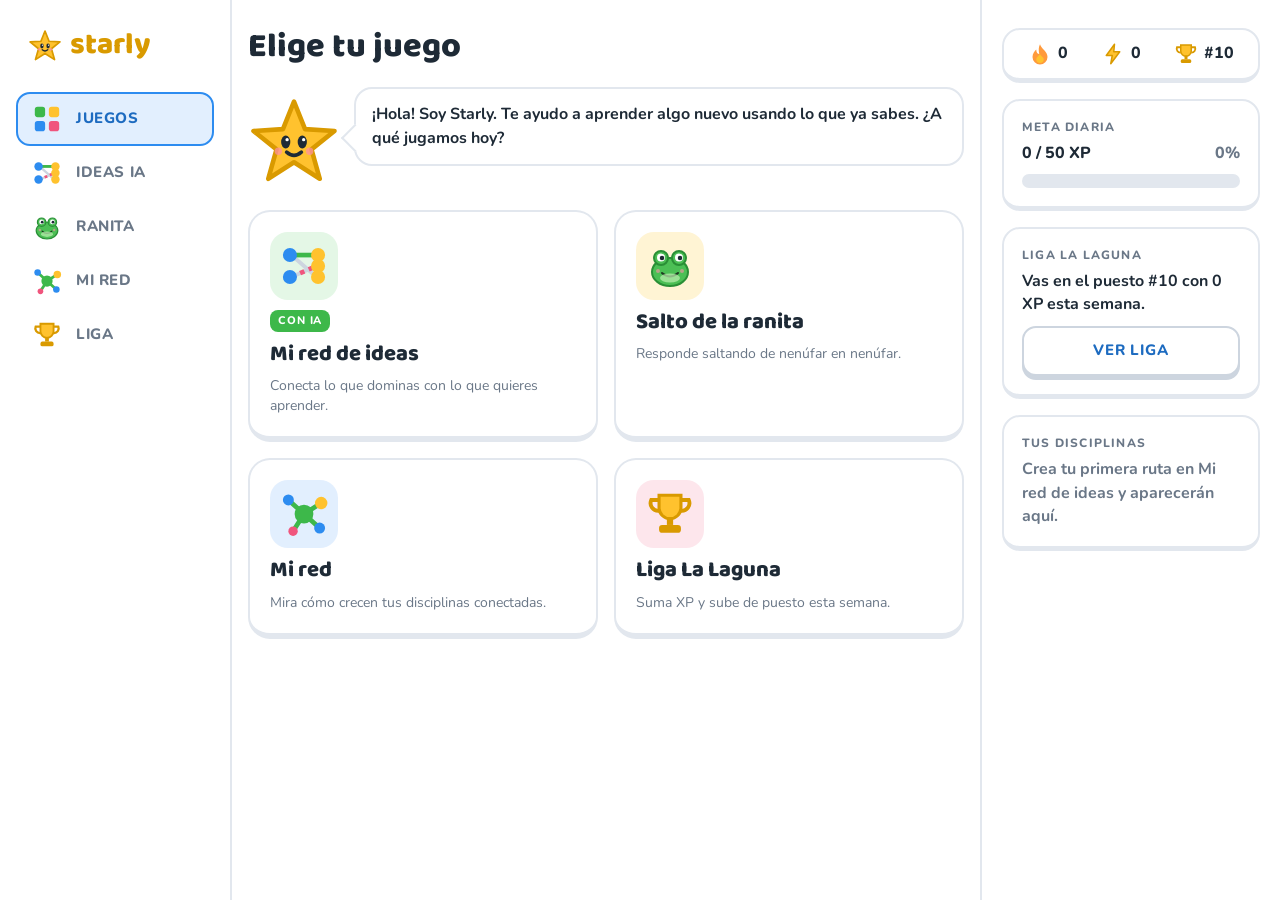
==== public/index.html @ 874b5f0b "Starly: primera versión" ====
<!doctype html>
<html lang="es">
<head>
  <meta charset="utf-8">
  <meta name="viewport" content="width=device-width, initial-scale=1, viewport-fit=cover">
  <title>Starly</title>
  <meta name="description" content="Aprende una disciplina nueva a partir de otra que ya dominas.">
  <link rel="icon" href="data:image/svg+xml,%3Csvg xmlns='http://www.w3.org/2000/svg' viewBox='0 0 100 100'%3E%3Cpath d='M50 6 L62 36 L94 38 L69 58 L78 90 L50 72 L22 90 L31 58 L6 38 L38 36 Z' fill='%23ffc22e' stroke='%23d99a00' stroke-width='5' stroke-linejoin='round'/%3E%3C/svg%3E">
  <link rel="preconnect" href="https://fonts.googleapis.com">
  <link rel="preconnect" href="https://fonts.gstatic.com" crossorigin>
  <link rel="stylesheet" href="https://fonts.googleapis.com/css2?family=Baloo+2:wght@600;700;800&family=Nunito:wght@500;700;800&display=swap">
  <link rel="stylesheet" href="css/styles.css">
</head>
<body>
<div class="app">
  <nav class="side" aria-label="Secciones">
    <div class="brand"><svg viewBox="0 0 100 100" aria-hidden="true"><use href="#star"></use></svg><span>starly</span></div>
    <div id="sideNav"></div>
  </nav>
  <main class="main"><div class="main-inner" id="view"></div></main>
  <aside class="panel" id="panel" aria-label="Tu progreso"></aside>
</div>
<nav class="tabbar" id="tabbar" aria-label="Secciones"></nav>
<div class="toast" id="toast" hidden></div>

<svg width="0" height="0" style="position:absolute" aria-hidden="true">
  <defs>
    <symbol id="star" viewBox="0 0 100 100">
      <path d="M50 6 L62 36 L94 38 L69 58 L78 90 L50 72 L22 90 L31 58 L6 38 L38 36 Z" fill="var(--yellow)" stroke="var(--yellow-d)" stroke-width="5" stroke-linejoin="round"/>
      <ellipse cx="41" cy="50" rx="5" ry="7" fill="#1e2a36"/><ellipse cx="59" cy="50" rx="5" ry="7" fill="#1e2a36"/>
      <circle cx="42.5" cy="47.5" r="1.8" fill="#fff"/><circle cx="60.5" cy="47.5" r="1.8" fill="#fff"/>
      <path d="M42 61 Q50 68 58 61" fill="none" stroke="#1e2a36" stroke-width="4" stroke-linecap="round"/>
      <circle cx="33" cy="60" r="4" fill="#ff8fa8" opacity=".7"/><circle cx="67" cy="60" r="4" fill="#ff8fa8" opacity=".7"/>
    </symbol>
    <symbol id="frog" viewBox="0 0 100 100">
      <ellipse cx="50" cy="62" rx="36" ry="28" fill="#4cbf55" stroke="#2a8f36" stroke-width="4"/>
      <circle cx="32" cy="34" r="14" fill="#4cbf55" stroke="#2a8f36" stroke-width="4"/><circle cx="68" cy="34" r="14" fill="#4cbf55" stroke="#2a8f36" stroke-width="4"/>
      <circle cx="32" cy="33" r="8" fill="#fff"/><circle cx="68" cy="33" r="8" fill="#fff"/>
      <circle cx="34" cy="34" r="4.5" fill="#1e2a36"/><circle cx="70" cy="34" r="4.5" fill="#1e2a36"/>
      <path d="M34 64 Q50 78 66 64" fill="none" stroke="#1e3a22" stroke-width="4" stroke-linecap="round"/>
      <ellipse cx="50" cy="74" rx="20" ry="9" fill="#bdf0b0" opacity=".7"/>
      <circle cx="26" cy="60" r="4" fill="#ff8fa8" opacity=".6"/><circle cx="74" cy="60" r="4" fill="#ff8fa8" opacity=".6"/>
    </symbol>
    <symbol id="i-games" viewBox="0 0 32 32"><rect x="3" y="3" width="11" height="11" rx="3" fill="var(--green)"/><rect x="18" y="3" width="11" height="11" rx="3" fill="var(--yellow)"/><rect x="3" y="18" width="11" height="11" rx="3" fill="var(--blue)"/><rect x="18" y="18" width="11" height="11" rx="3" fill="var(--pink)"/></symbol>
    <symbol id="i-ideas" viewBox="0 0 32 32"><path d="M8 9 L24 9 M8 9 L24 23 M8 23 L24 16" stroke="var(--line-strong)" stroke-width="2.5"/><path d="M8 9 L24 9" stroke="var(--green)" stroke-width="3"/><path d="M8 23 L24 16" stroke="var(--pink)" stroke-width="3" stroke-dasharray="3 3"/><circle cx="7" cy="9" r="4.5" fill="var(--blue)"/><circle cx="7" cy="23" r="4.5" fill="var(--blue)"/><circle cx="25" cy="9" r="4.5" fill="var(--yellow)"/><circle cx="25" cy="16" r="4.5" fill="var(--yellow)"/><circle cx="25" cy="23" r="4.5" fill="var(--yellow)"/></symbol>
    <symbol id="i-net" viewBox="0 0 32 32"><path d="M16 16 L6 7 M16 16 L27 9 M16 16 L9 27 M16 16 L26 25" stroke="var(--green)" stroke-width="3"/><circle cx="16" cy="16" r="6" fill="var(--green)"/><circle cx="6" cy="7" r="3.5" fill="var(--blue)"/><circle cx="27" cy="9" r="4" fill="var(--yellow)"/><circle cx="9" cy="27" r="3" fill="var(--pink)"/><circle cx="26" cy="25" r="3.5" fill="var(--blue)"/></symbol>
    <symbol id="i-cup" viewBox="0 0 32 32"><path d="M9 4 H23 V12 A7 7 0 0 1 9 12 Z" fill="var(--yellow)" stroke="var(--yellow-d)" stroke-width="2"/><path d="M9 7 H4 A5 5 0 0 0 9 14 M23 7 H28 A5 5 0 0 1 23 14" fill="none" stroke="var(--yellow-d)" stroke-width="2.5"/><rect x="14" y="18" width="4" height="5" fill="var(--yellow-d)"/><rect x="9" y="23" width="14" height="5" rx="2" fill="var(--yellow-d)"/></symbol>
    <symbol id="i-frog" viewBox="0 0 100 100"><use href="#frog"/></symbol>
    <symbol id="i-fire" viewBox="0 0 32 32"><path d="M16 3 C18 10 26 12 26 20 A10 10 0 0 1 6 20 C6 15 9 12 11 10 C11 14 13 16 15 16 C14 11 14 7 16 3 Z" fill="#ff9a3c"/><path d="M16 16 C17 19 21 20 21 23 A5 5 0 0 1 11 23 C11 20 14 19 16 16 Z" fill="var(--yellow)"/></symbol>
    <symbol id="i-xp" viewBox="0 0 32 32"><path d="M18 3 L7 18 H15 L13 29 L25 13 H17 Z" fill="var(--yellow)" stroke="var(--yellow-d)" stroke-width="2" stroke-linejoin="round"/></symbol>
  </defs>
</svg>

<script src="js/app.js"></script>
</body>
</html>
---- public/css/styles.css ----
/* Layout: menú lateral | zona de juego | panel de progreso (escritorio); barra de pestañas abajo en celular */
:root{
  --bg:#ffffff; --surface:#f6f8fb; --ink:#1e2a36; --muted:#6a7787;
  --line:#e2e7ee; --line-strong:#cdd5df;
  --green:#3db84a; --green-d:#2a8f36; --green-soft:#e4f7e6;
  --pink:#f0557d; --pink-d:#c43a5e; --pink-soft:#fde6ec;
  --yellow:#ffc22e; --yellow-d:#d99a00; --yellow-soft:#fff4d4;
  --blue:#2d8cf0; --blue-d:#1d6bc0; --blue-soft:#e2effe;
  --pond:#d3f0f4; --pond-d:#a9dfe7; --on-color:#ffffff;
  --display:"Baloo 2", "Nunito", system-ui, sans-serif;
  --body:"Nunito", system-ui, -apple-system, "Segoe UI", sans-serif;
}
@media (prefers-color-scheme: dark){:root:not([data-theme="light"]){
  --bg:#111a22; --surface:#18232e; --ink:#e9eff5; --muted:#93a1b0;
  --line:#28374a; --line-strong:#38495c;
  --green:#4cc75a; --green-d:#2f9a3c; --green-soft:#173320;
  --pink:#f2668b; --pink-d:#b93a5c; --pink-soft:#3a1c27;
  --yellow:#ffc93f; --yellow-d:#c98f00; --yellow-soft:#3a3013;
  --blue:#4a9ff5; --blue-d:#2b77c8; --blue-soft:#15304b;
  --pond:#123540; --pond-d:#1c4d5b; --on-color:#ffffff; color-scheme:dark}}
:root[data-theme="dark"]{
  --bg:#111a22; --surface:#18232e; --ink:#e9eff5; --muted:#93a1b0;
  --line:#28374a; --line-strong:#38495c;
  --green:#4cc75a; --green-d:#2f9a3c; --green-soft:#173320;
  --pink:#f2668b; --pink-d:#b93a5c; --pink-soft:#3a1c27;
  --yellow:#ffc93f; --yellow-d:#c98f00; --yellow-soft:#3a3013;
  --blue:#4a9ff5; --blue-d:#2b77c8; --blue-soft:#15304b;
  --pond:#123540; --pond-d:#1c4d5b; --on-color:#ffffff; color-scheme:dark}

*{box-sizing:border-box}
:root{color-scheme:light;padding-top:env(safe-area-inset-top,0px);padding-bottom:env(safe-area-inset-bottom,0px)}
body{margin:0}
img{max-width:100%}
[hidden]{display:none!important}
html,body{height:100%}
body{background:var(--bg);color:var(--ink);font-family:var(--body);font-size:16px;line-height:1.45}
h1,h2,h3{font-family:var(--display);line-height:1.1;margin:0;text-wrap:balance}
button{font:inherit;color:inherit}
:focus-visible{outline:3px solid var(--blue);outline-offset:2px}
.muted{color:var(--muted)}

/* ---------- shell ---------- */
.app{display:grid;grid-template-columns:232px minmax(0,1fr) 300px;min-height:100%}
.side{border-right:2px solid var(--line);padding:24px 16px;position:sticky;top:0;height:100vh;display:flex;flex-direction:column;gap:6px}
.brand{display:flex;align-items:center;gap:8px;font-family:var(--display);font-weight:800;font-size:30px;color:var(--yellow-d);padding:0 12px 18px}
.brand svg{width:34px;height:34px}
.nav-btn{display:flex;align-items:center;gap:14px;width:100%;padding:10px 14px;border:2px solid transparent;border-radius:14px;background:none;cursor:pointer;font-weight:800;font-size:15px;letter-spacing:.04em;text-transform:uppercase;color:var(--muted);text-align:left}
.nav-btn svg{width:30px;height:30px;flex:none}
.nav-btn:hover{background:var(--surface)}
.nav-btn[aria-current="page"]{background:var(--blue-soft);border-color:var(--blue);color:var(--blue-d)}
:root[data-theme="dark"] .nav-btn[aria-current="page"]{color:var(--blue)}
@media (prefers-color-scheme: dark){:root:not([data-theme="light"]) .nav-btn[aria-current="page"]{color:var(--blue)}}

.main{min-width:0;padding-block:28px 48px;padding-left:max(16px, env(safe-area-inset-left,0px));padding-right:max(16px, env(safe-area-inset-right,0px))}
.main-inner{max-width:720px;margin:0 auto;display:flex;flex-direction:column;gap:22px}
.panel{padding:28px 20px;border-left:2px solid var(--line);display:flex;flex-direction:column;gap:16px;position:sticky;top:0;height:100vh;overflow:auto}

.topstats{display:none}
.tabbar{display:none}

@media (max-width:1100px){
  .app{grid-template-columns:96px minmax(0,1fr)}
  .panel{display:none}
  .brand span,.nav-btn span{display:none}
  .brand{padding:0 0 18px;justify-content:center}
  .nav-btn{justify-content:center;padding:10px}
  .topstats{display:flex}
}
@media (max-width:700px){
  .app{grid-template-columns:minmax(0,1fr)}
  .side{display:none}
  .main{padding-bottom:calc(96px + env(safe-area-inset-bottom,0px))}
  .tabbar{display:flex;position:fixed;left:0;right:0;bottom:0;z-index:20;background:var(--bg);border-top:2px solid var(--line);
    padding:6px max(8px, env(safe-area-inset-right,0px)) calc(6px + env(safe-area-inset-bottom,0px)) max(8px, env(safe-area-inset-left,0px));justify-content:space-around}
  .tab{flex:1;display:flex;flex-direction:column;align-items:center;gap:2px;background:none;border:2px solid transparent;border-radius:12px;padding:6px 2px;font-size:11px;font-weight:800;color:var(--muted);cursor:pointer}
  .tab svg{width:28px;height:28px}
  .tab[aria-current="page"]{border-color:var(--blue);background:var(--blue-soft);color:var(--blue-d)}
}

/* ---------- shared bits ---------- */
.btn{--c:var(--green);--cd:var(--green-d);display:inline-flex;align-items:center;justify-content:center;gap:8px;padding:12px 22px;border:0;border-radius:14px;
  background:var(--c);color:var(--on-color);font-weight:800;font-size:15px;letter-spacing:.06em;text-transform:uppercase;cursor:pointer;
  box-shadow:0 4px 0 var(--cd);transition:transform .08s, box-shadow .08s}
.btn:active{transform:translateY(4px);box-shadow:0 0 0 var(--cd)}
.btn:disabled{--c:var(--line);--cd:var(--line-strong);color:var(--muted);cursor:not-allowed}
.btn.blue{--c:var(--blue);--cd:var(--blue-d)}
.btn.pink{--c:var(--pink);--cd:var(--pink-d)}
.btn.ghost{--c:var(--bg);--cd:var(--line-strong);color:var(--blue-d);border:2px solid var(--line-strong);box-shadow:0 4px 0 var(--line-strong)}
.btn.block{width:100%}

.card{border:2px solid var(--line);border-bottom-width:5px;border-radius:18px;background:var(--bg);padding:18px}
.eyebrow{font-size:12px;font-weight:800;letter-spacing:.1em;text-transform:uppercase;color:var(--muted)}
.chip{display:inline-flex;align-items:center;gap:6px;padding:4px 10px;border-radius:999px;font-size:13px;font-weight:800;background:var(--surface);border:2px solid var(--line)}
.stat{display:flex;align-items:center;gap:6px;font-weight:800;font-variant-numeric:tabular-nums}
.stat svg{width:24px;height:24px}

/* ---------- Starly greeting ---------- */
.greet{display:flex;align-items:flex-end;gap:14px}
.starly{width:92px;height:92px;flex:none;animation:bob 2.6s ease-in-out infinite}
@keyframes bob{50%{transform:translateY(-6px) rotate(-4deg)}}
.bubble{position:relative;border:2px solid var(--line);border-radius:18px;padding:14px 16px;font-weight:700;background:var(--bg);margin-bottom:22px;min-width:0}
.bubble::before{content:"";position:absolute;left:-11px;bottom:16px;width:18px;height:18px;background:var(--bg);border-left:2px solid var(--line);border-bottom:2px solid var(--line);transform:rotate(45deg)}
.page-title{font-size:34px;font-weight:800}

/* ---------- game tiles ---------- */
.tiles{display:grid;grid-template-columns:repeat(2,minmax(0,1fr));gap:16px}
.tile{--c:var(--green);--cs:var(--green-soft);text-align:left;cursor:pointer;display:flex;flex-direction:column;gap:10px;padding:20px;border:2px solid var(--line);border-bottom-width:6px;border-radius:22px;background:var(--bg);transition:transform .1s,border-color .1s}
.tile:hover{border-color:var(--c);transform:translateY(-2px)}
.tile:active{transform:translateY(2px);border-bottom-width:3px;margin-top:3px}
.tile .ico{width:68px;height:68px;border-radius:18px;background:var(--cs);display:grid;place-items:center}
.tile .ico svg{width:50px;height:50px}
.tile h3{font-size:22px;font-weight:800}
.tile p{margin:0;color:var(--muted);font-size:14px}
.tile .tag{align-self:flex-start;font-size:11px;font-weight:800;letter-spacing:.08em;text-transform:uppercase;padding:3px 8px;border-radius:8px;background:var(--c);color:var(--on-color)}
.tile.yellow{--c:var(--yellow-d);--cs:var(--yellow-soft)}
.tile.blue{--c:var(--blue);--cs:var(--blue-soft)}
.tile.pink{--c:var(--pink);--cs:var(--pink-soft)}
@media (max-width:460px){.tiles{gap:12px}.tile{padding:14px}.tile h3{font-size:18px}.tile p{display:none}.tile .ico{width:56px;height:56px}.tile .ico svg{width:40px;height:40px}}

/* ---------- forms ---------- */
.field{display:flex;flex-direction:column;gap:6px}
.field label{font-weight:800}
.input{width:100%;padding:13px 14px;border:2px solid var(--line);border-radius:14px;background:var(--surface);font:inherit;color:var(--ink)}
.input:focus{border-color:var(--blue);outline:none;background:var(--bg)}
.form-row{display:grid;grid-template-columns:1fr auto 1fr;gap:12px;align-items:end}
.arrow{font-family:var(--display);font-size:28px;color:var(--muted);padding-bottom:8px}
@media (max-width:560px){.form-row{grid-template-columns:1fr}.arrow{display:none}}
.suggest{display:flex;flex-wrap:wrap;gap:8px}
.suggest button{cursor:pointer}
.note{padding:12px 14px;border-radius:14px;background:var(--yellow-soft);font-weight:700;font-size:14px}
.note.err{background:var(--pink-soft)}

/* ---------- idea map ---------- */
.legend{display:flex;flex-wrap:wrap;gap:14px;font-size:13px;font-weight:800}
.legend span{display:inline-flex;align-items:center;gap:6px}
.legend i{display:inline-block;width:26px;height:0;border-top:4px solid}
.map{position:relative;display:grid;grid-template-columns:minmax(0,1fr) minmax(70px,.7fr) minmax(0,1fr);row-gap:0}
.map svg.links{position:absolute;inset:0;width:100%;height:100%;overflow:visible}
.col{display:flex;flex-direction:column;gap:12px;justify-content:center;position:relative;z-index:1}
.col h4{margin:0 0 4px;font-family:var(--display);font-size:17px;text-align:center}
.node{padding:10px 12px;border-radius:14px;border:2px solid var(--line);border-bottom-width:4px;background:var(--bg);font-weight:800;font-size:14px;line-height:1.25;transition:border-color .15s,background .15s}
.col.b .node{text-align:right}
.node.lit{border-color:var(--blue);background:var(--blue-soft)}
.node.dim{opacity:.45}
.links path.hit{stroke:transparent;stroke-width:18;fill:none;cursor:pointer;pointer-events:stroke}
.links path.ln{fill:none;stroke-width:4;stroke-linecap:round;pointer-events:none;transition:stroke-width .15s,opacity .15s}
.links path.ln.igual{stroke:var(--green)}
.links path.ln.similar{stroke:var(--yellow)}
.links path.ln.distinta{stroke:var(--pink);stroke-dasharray:8 7}
.links.has-sel path.ln{opacity:.25}
.links path.ln.sel{opacity:1;stroke-width:7}
@media (max-width:460px){.node{font-size:12px;padding:8px}.map{grid-template-columns:minmax(0,1fr) 54px minmax(0,1fr)}}
.explain{border-radius:16px;padding:14px 16px;border:2px solid var(--line);border-left-width:8px}
.explain.igual{border-color:var(--green);background:var(--green-soft)}
.explain.similar{border-color:var(--yellow);background:var(--yellow-soft)}
.explain.distinta{border-color:var(--pink);background:var(--pink-soft)}
.explain b{font-family:var(--display);font-size:17px}
.linklist{display:flex;flex-direction:column;gap:8px;margin:0;padding:0;list-style:none}
.linklist button{width:100%;text-align:left;cursor:pointer;display:flex;gap:10px;align-items:center;padding:10px 12px;border-radius:12px;border:2px solid var(--line);background:var(--bg);font-weight:700;font-size:14px}
.linklist button[aria-pressed="true"]{border-color:var(--blue);background:var(--blue-soft)}
.dot{width:12px;height:12px;border-radius:50%;flex:none}
.dot.igual{background:var(--green)}.dot.similar{background:var(--yellow)}.dot.distinta{background:var(--pink)}
.route-head{display:flex;flex-wrap:wrap;gap:12px;align-items:center;justify-content:space-between}
.thinking{display:flex;align-items:center;gap:14px}
.thinking .starly{width:64px;height:64px;animation:spin 1.4s ease-in-out infinite}
@keyframes spin{50%{transform:rotate(18deg) scale(1.06)}}

/* ---------- frog game ---------- */
.game-top{display:flex;align-items:center;gap:14px}
.close{background:none;border:0;cursor:pointer;color:var(--muted);font-size:28px;line-height:1;padding:4px 8px;border-radius:10px}
.bar{flex:1;height:16px;border-radius:999px;background:var(--line);overflow:hidden}
.bar>i{display:block;height:100%;background:var(--green);border-radius:999px;transition:width .4s;box-shadow:inset 0 -5px 0 rgba(0,0,0,.08)}
.step-chip{align-self:flex-start;background:var(--blue-soft);border-color:var(--blue);color:var(--blue-d)}
.qtext{font-size:24px;font-weight:800}
@media (max-width:460px){.qtext{font-size:20px}}
.pond{position:relative;border-radius:24px;background:var(--pond);padding:22px 16px 120px;overflow:hidden;border:2px solid var(--pond-d);border-bottom-width:6px}
.pond::after{content:"";position:absolute;left:-10%;right:-10%;top:40%;height:60px;border-radius:50%;border-top:3px solid var(--pond-d);opacity:.6;pointer-events:none}
.pads{display:grid;grid-template-columns:repeat(auto-fit,minmax(170px,1fr));gap:14px;position:relative;z-index:1}
.pad{position:relative;cursor:pointer;min-height:84px;padding:14px 14px 14px 46px;text-align:left;border-radius:46% 54% 50% 50% / 60% 55% 45% 40%;border:2px solid var(--green-d);border-bottom-width:6px;background:var(--green-soft);font-weight:800;font-size:15px;line-height:1.25;transition:transform .1s,background .2s}
.pad:hover:not(:disabled){transform:translateY(-2px)}
.pad .k{position:absolute;left:14px;top:50%;transform:translateY(-50%);width:24px;height:24px;border-radius:8px;border:2px solid var(--green-d);display:grid;place-items:center;font-size:12px;color:var(--green-d)}
.pad:disabled{cursor:default}
.pad.ok{background:var(--green);color:var(--on-color);border-color:var(--green-d)}
.pad.bad{background:var(--pink);color:var(--on-color);border-color:var(--pink-d)}
.pad.ok .k,.pad.bad .k{color:var(--on-color);border-color:var(--on-color)}
.pad.fade{opacity:.5}
.home-pad{position:absolute;left:50%;bottom:16px;width:120px;height:44px;margin-left:-60px;border-radius:50%;background:var(--green-d);opacity:.55}
.frog{position:absolute;width:72px;height:72px;margin:-36px 0 0 -36px;z-index:3;pointer-events:none;transition:left .45s cubic-bezier(.3,.7,.4,1),top .45s cubic-bezier(.3,.7,.4,1)}
.frog svg{width:100%;height:100%;display:block}
.frog.hop svg{animation:hop .45s ease-out}
@keyframes hop{0%{transform:scale(1)}45%{transform:scale(1.45) translateY(-14px)}100%{transform:scale(1)}}
.frog.sink svg{animation:sink .7s ease-in forwards}
@keyframes sink{0%{transform:scale(1)}30%{transform:scale(1.1) rotate(-10deg)}100%{transform:scale(.3) translateY(30px);opacity:0}}
.frog.cheer svg{animation:cheer .5s ease-in-out 2}
@keyframes cheer{50%{transform:translateY(-10px) rotate(8deg)}}
.feedback{border-radius:18px;padding:16px 18px;display:flex;flex-direction:column;gap:10px}
.feedback.ok{background:var(--green-soft);color:var(--green-d)}
.feedback.bad{background:var(--pink-soft);color:var(--pink-d)}
:root[data-theme="dark"] .feedback.ok{color:var(--green)} :root[data-theme="dark"] .feedback.bad{color:var(--pink)}
@media (prefers-color-scheme: dark){:root:not([data-theme="light"]) .feedback.ok{color:var(--green)}:root:not([data-theme="light"]) .feedback.bad{color:var(--pink)}}
.feedback h3{font-size:24px;font-weight:800}
.feedback p{margin:0;color:var(--ink);font-weight:700}
.result{text-align:center;display:flex;flex-direction:column;align-items:center;gap:16px}
.result .big{display:grid;grid-template-columns:repeat(2,minmax(0,150px));gap:14px}
.result .box{border:2px solid var(--yellow);border-radius:16px;overflow:hidden}
.result .box b{display:block;background:var(--yellow);color:var(--on-color);font-size:12px;letter-spacing:.08em;text-transform:uppercase;padding:4px}
.result .box span{display:block;font-family:var(--display);font-size:30px;font-weight:800;padding:8px}
.result .box.g{border-color:var(--green)}.result .box.g b{background:var(--green)}
.route-pick{display:flex;flex-direction:column;gap:10px}
.route-btn{display:flex;justify-content:space-between;align-items:center;gap:12px;width:100%;text-align:left;cursor:pointer;padding:14px 16px;border:2px solid var(--line);border-bottom-width:5px;border-radius:16px;background:var(--bg);font-weight:800}
.route-btn:hover{border-color:var(--green)}
.route-btn small{display:block;color:var(--muted);font-weight:700}

/* ---------- my network ---------- */
.net{width:100%;height:auto;display:block}
.net text{font-family:var(--body);font-weight:800;fill:var(--ink);font-size:14px}
.net .edge{stroke:var(--line-strong);stroke-width:3}
.net .edge.hot{stroke:var(--green)}
.net circle.n{stroke-width:4;cursor:pointer}
.net g.nd:focus-visible circle.n{stroke:var(--blue)}
.net .grow{animation:grow .6s ease-out}
@keyframes grow{from{transform:scale(.4)}}

/* ---------- league ---------- */
.league-head{display:flex;align-items:center;gap:16px}
.league-head svg{width:64px;height:64px;flex:none}
.rows{list-style:none;margin:0;padding:0;display:flex;flex-direction:column}
.row{display:grid;grid-template-columns:34px 44px minmax(0,1fr) auto;align-items:center;gap:12px;padding:10px 12px;border-radius:14px;font-weight:800}
.row .pos{font-family:var(--display);font-size:20px;text-align:center;color:var(--muted)}
.row.up .pos{color:var(--green-d)}
.row.down .pos{color:var(--pink-d)}
.row.me{background:var(--blue-soft);border:2px solid var(--blue)}
.avatar{width:44px;height:44px;border-radius:50%;display:grid;place-items:center;font-family:var(--display);font-weight:800;color:var(--on-color);font-size:18px}
.row .xp{font-variant-numeric:tabular-nums;color:var(--muted)}
.zone{font-size:12px;font-weight:800;letter-spacing:.1em;text-transform:uppercase;text-align:center;padding:8px;border-radius:10px;margin:6px 0}
.zone.up{color:var(--green-d);background:var(--green-soft)}
.zone.down{color:var(--pink-d);background:var(--pink-soft)}

/* ---------- side panel ---------- */
.statrow{display:flex;justify-content:space-around;gap:8px}
.goal-bar{height:14px;border-radius:999px;background:var(--line);overflow:hidden;margin-top:8px}
.goal-bar i{display:block;height:100%;background:var(--yellow);border-radius:999px}
.disc{display:flex;flex-wrap:wrap;gap:6px}
.toast{position:fixed;left:50%;top:calc(16px + env(safe-area-inset-top,0px));transform:translateX(-50%);z-index:40;background:var(--ink);color:var(--bg);padding:10px 18px;border-radius:12px;font-weight:800;box-shadow:0 6px 20px rgba(0,0,0,.2)}

@media (prefers-reduced-motion:reduce){*{animation:none!important;transition:none!important}}
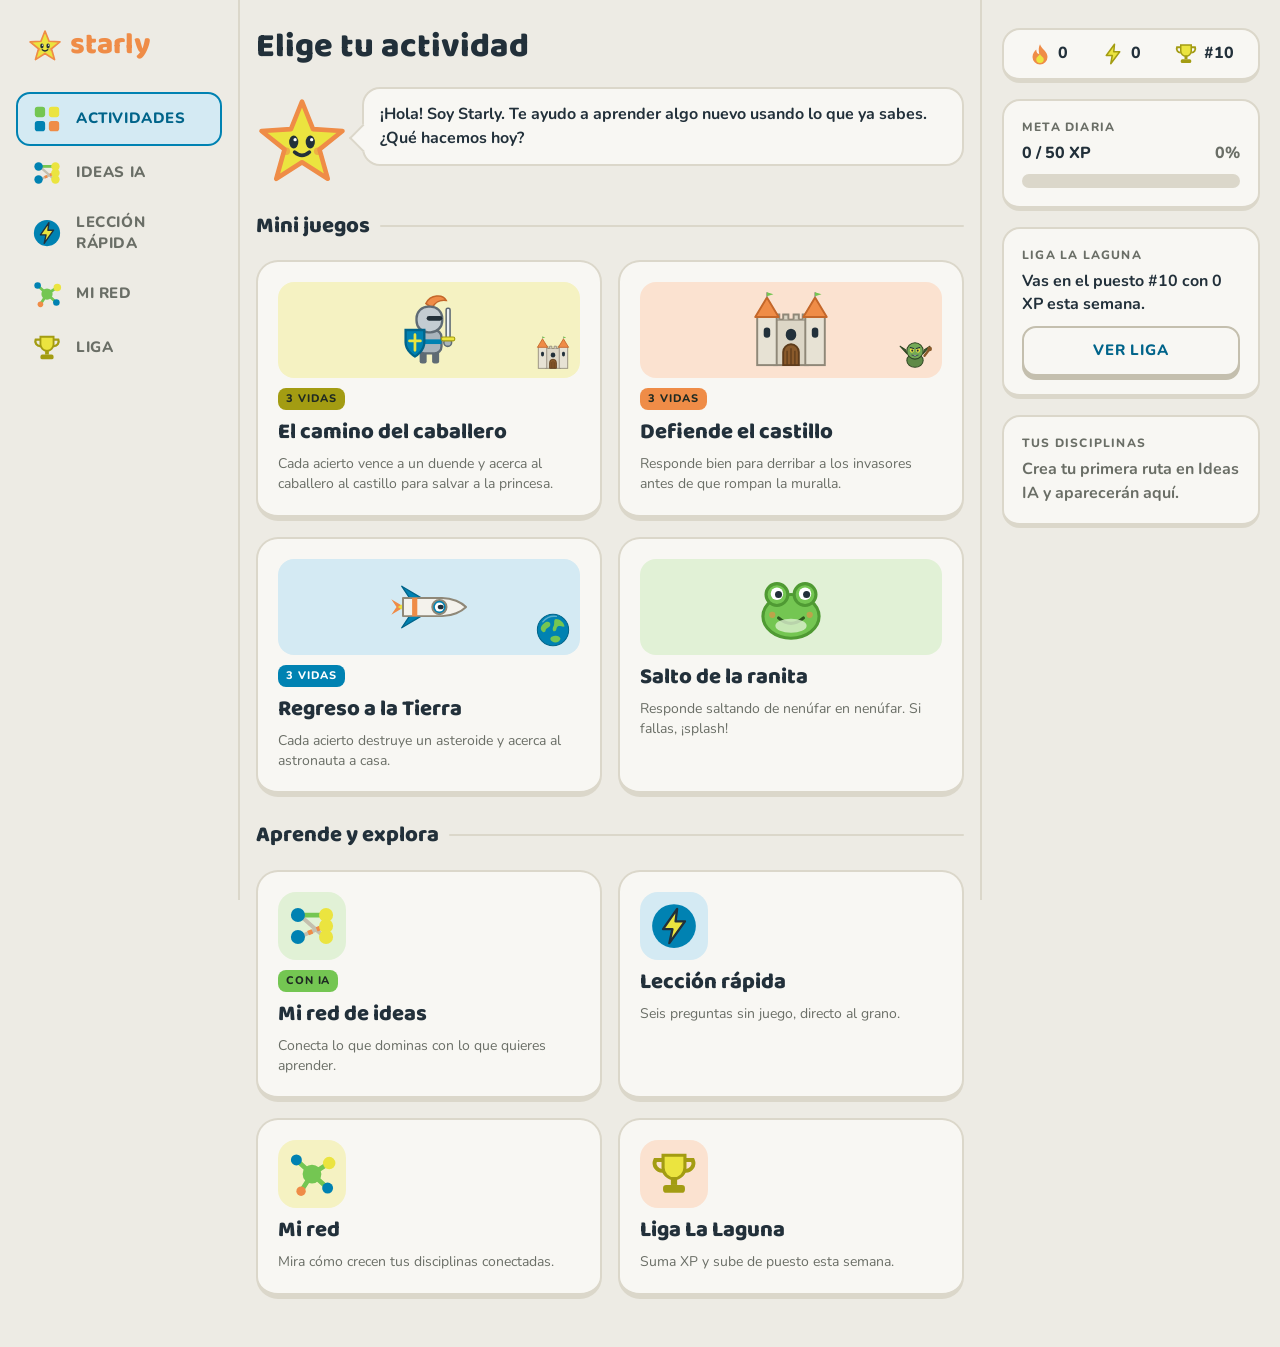
==== commit af85ebdb: "Actividades, Lección rápida, 3 minijuegos nuevos, paleta nueva y respuestas de IA más rápidas - Jueg" ====
--- a/public/index.html
+++ b/public/index.html
@@ -5,7 +5,8 @@
   <meta name="viewport" content="width=device-width, initial-scale=1, viewport-fit=cover">
   <title>Starly</title>
   <meta name="description" content="Aprende una disciplina nueva a partir de otra que ya dominas.">
-  <link rel="icon" href="data:image/svg+xml,%3Csvg xmlns='http://www.w3.org/2000/svg' viewBox='0 0 100 100'%3E%3Cpath d='M50 6 L62 36 L94 38 L69 58 L78 90 L50 72 L22 90 L31 58 L6 38 L38 36 Z' fill='%23ffc22e' stroke='%23d99a00' stroke-width='5' stroke-linejoin='round'/%3E%3C/svg%3E">
+  <meta name="theme-color" content="#edebe4">
+  <link rel="icon" href="data:image/svg+xml,%3Csvg xmlns='http://www.w3.org/2000/svg' viewBox='0 0 100 100'%3E%3Cpath d='M50 6 L62 36 L94 38 L69 58 L78 90 L50 72 L22 90 L31 58 L6 38 L38 36 Z' fill='%23ebe43f' stroke='%23ef8c47' stroke-width='5' stroke-linejoin='round'/%3E%3C/svg%3E">
   <link rel="preconnect" href="https://fonts.googleapis.com">
   <link rel="preconnect" href="https://fonts.gstatic.com" crossorigin>
   <link rel="stylesheet" href="https://fonts.googleapis.com/css2?family=Baloo+2:wght@600;700;800&family=Nunito:wght@500;700;800&display=swap">
@@ -26,27 +27,106 @@
 <svg width="0" height="0" style="position:absolute" aria-hidden="true">
   <defs>
     <symbol id="star" viewBox="0 0 100 100">
-      <path d="M50 6 L62 36 L94 38 L69 58 L78 90 L50 72 L22 90 L31 58 L6 38 L38 36 Z" fill="var(--yellow)" stroke="var(--yellow-d)" stroke-width="5" stroke-linejoin="round"/>
-      <ellipse cx="41" cy="50" rx="5" ry="7" fill="#1e2a36"/><ellipse cx="59" cy="50" rx="5" ry="7" fill="#1e2a36"/>
+      <path d="M50 6 L62 36 L94 38 L69 58 L78 90 L50 72 L22 90 L31 58 L6 38 L38 36 Z" fill="var(--yellow)" stroke="var(--orange)" stroke-width="5" stroke-linejoin="round"/>
+      <ellipse cx="41" cy="50" rx="5" ry="7" fill="#22303a"/><ellipse cx="59" cy="50" rx="5" ry="7" fill="#22303a"/>
       <circle cx="42.5" cy="47.5" r="1.8" fill="#fff"/><circle cx="60.5" cy="47.5" r="1.8" fill="#fff"/>
-      <path d="M42 61 Q50 68 58 61" fill="none" stroke="#1e2a36" stroke-width="4" stroke-linecap="round"/>
-      <circle cx="33" cy="60" r="4" fill="#ff8fa8" opacity=".7"/><circle cx="67" cy="60" r="4" fill="#ff8fa8" opacity=".7"/>
+      <path d="M42 61 Q50 68 58 61" fill="none" stroke="#22303a" stroke-width="4" stroke-linecap="round"/>
+      <circle cx="33" cy="60" r="4" fill="#ef8c47" opacity=".6"/><circle cx="67" cy="60" r="4" fill="#ef8c47" opacity=".6"/>
     </symbol>
     <symbol id="frog" viewBox="0 0 100 100">
-      <ellipse cx="50" cy="62" rx="36" ry="28" fill="#4cbf55" stroke="#2a8f36" stroke-width="4"/>
-      <circle cx="32" cy="34" r="14" fill="#4cbf55" stroke="#2a8f36" stroke-width="4"/><circle cx="68" cy="34" r="14" fill="#4cbf55" stroke="#2a8f36" stroke-width="4"/>
+      <ellipse cx="50" cy="62" rx="36" ry="28" fill="#74c652" stroke="#4f9a33" stroke-width="4"/>
+      <circle cx="32" cy="34" r="14" fill="#74c652" stroke="#4f9a33" stroke-width="4"/><circle cx="68" cy="34" r="14" fill="#74c652" stroke="#4f9a33" stroke-width="4"/>
       <circle cx="32" cy="33" r="8" fill="#fff"/><circle cx="68" cy="33" r="8" fill="#fff"/>
-      <circle cx="34" cy="34" r="4.5" fill="#1e2a36"/><circle cx="70" cy="34" r="4.5" fill="#1e2a36"/>
-      <path d="M34 64 Q50 78 66 64" fill="none" stroke="#1e3a22" stroke-width="4" stroke-linecap="round"/>
-      <ellipse cx="50" cy="74" rx="20" ry="9" fill="#bdf0b0" opacity=".7"/>
-      <circle cx="26" cy="60" r="4" fill="#ff8fa8" opacity=".6"/><circle cx="74" cy="60" r="4" fill="#ff8fa8" opacity=".6"/>
+      <circle cx="34" cy="34" r="4.5" fill="#22303a"/><circle cx="70" cy="34" r="4.5" fill="#22303a"/>
+      <path d="M34 64 Q50 78 66 64" fill="none" stroke="#2c5a1d" stroke-width="4" stroke-linecap="round"/>
+      <ellipse cx="50" cy="74" rx="20" ry="9" fill="#dcf2cf" opacity=".8"/>
+      <circle cx="26" cy="60" r="4" fill="#ef8c47" opacity=".6"/><circle cx="74" cy="60" r="4" fill="#ef8c47" opacity=".6"/>
     </symbol>
-    <symbol id="i-games" viewBox="0 0 32 32"><rect x="3" y="3" width="11" height="11" rx="3" fill="var(--green)"/><rect x="18" y="3" width="11" height="11" rx="3" fill="var(--yellow)"/><rect x="3" y="18" width="11" height="11" rx="3" fill="var(--blue)"/><rect x="18" y="18" width="11" height="11" rx="3" fill="var(--pink)"/></symbol>
-    <symbol id="i-ideas" viewBox="0 0 32 32"><path d="M8 9 L24 9 M8 9 L24 23 M8 23 L24 16" stroke="var(--line-strong)" stroke-width="2.5"/><path d="M8 9 L24 9" stroke="var(--green)" stroke-width="3"/><path d="M8 23 L24 16" stroke="var(--pink)" stroke-width="3" stroke-dasharray="3 3"/><circle cx="7" cy="9" r="4.5" fill="var(--blue)"/><circle cx="7" cy="23" r="4.5" fill="var(--blue)"/><circle cx="25" cy="9" r="4.5" fill="var(--yellow)"/><circle cx="25" cy="16" r="4.5" fill="var(--yellow)"/><circle cx="25" cy="23" r="4.5" fill="var(--yellow)"/></symbol>
-    <symbol id="i-net" viewBox="0 0 32 32"><path d="M16 16 L6 7 M16 16 L27 9 M16 16 L9 27 M16 16 L26 25" stroke="var(--green)" stroke-width="3"/><circle cx="16" cy="16" r="6" fill="var(--green)"/><circle cx="6" cy="7" r="3.5" fill="var(--blue)"/><circle cx="27" cy="9" r="4" fill="var(--yellow)"/><circle cx="9" cy="27" r="3" fill="var(--pink)"/><circle cx="26" cy="25" r="3.5" fill="var(--blue)"/></symbol>
+
+    <!-- Caballero (mira a la derecha) -->
+    <symbol id="knight" viewBox="0 0 100 100">
+      <path d="M46 16 C52 4 68 4 72 12 C64 11 57 15 54 22 Z" fill="#ef8c47" stroke="#c4672a" stroke-width="2"/>
+      <rect x="38" y="76" width="9" height="17" rx="3" fill="#5f6b74"/><rect x="54" y="76" width="9" height="17" rx="3" fill="#5f6b74"/>
+      <rect x="35" y="50" width="31" height="30" rx="9" fill="#a9b4bc" stroke="#5f6b74" stroke-width="3"/>
+      <rect x="35" y="62" width="31" height="6" fill="#0082b2"/>
+      <rect x="34" y="20" width="33" height="33" rx="15" fill="#c3ccd2" stroke="#5f6b74" stroke-width="3"/>
+      <rect x="47" y="32" width="20" height="6" rx="3" fill="#22303a"/>
+      <circle cx="74" cy="66" r="5" fill="#a9b4bc" stroke="#5f6b74" stroke-width="2"/>
+      <rect x="72" y="22" width="5" height="40" rx="2" fill="#eef2f4" stroke="#5f6b74" stroke-width="2"/>
+      <rect x="66" y="59" width="17" height="5" rx="2" fill="#ebe43f" stroke="#a39c12" stroke-width="1.5"/>
+      <path d="M20 50 H44 V66 C44 77 32 84 32 84 C32 84 20 77 20 66 Z" fill="#0082b2" stroke="#00648a" stroke-width="3"/>
+      <path d="M32 56 V76 M25 64 H39" stroke="#ebe43f" stroke-width="3.5" stroke-linecap="round"/>
+    </symbol>
+    <!-- Castillo -->
+    <symbol id="castle" viewBox="0 0 120 120">
+      <rect x="34" y="44" width="52" height="70" fill="#dcd6c6" stroke="#8f8878" stroke-width="3"/>
+      <path d="M34 44 V36 H42 V44 M48 44 V36 H56 V44 M64 44 V36 H72 V44 M78 44 V36 H86 V44" fill="#dcd6c6" stroke="#8f8878" stroke-width="3"/>
+      <rect x="8" y="38" width="30" height="76" fill="#e7e2d4" stroke="#8f8878" stroke-width="3"/>
+      <rect x="82" y="38" width="30" height="76" fill="#e7e2d4" stroke="#8f8878" stroke-width="3"/>
+      <path d="M5 40 L23 10 L41 40 Z" fill="#ef8c47" stroke="#c4672a" stroke-width="3" stroke-linejoin="round"/>
+      <path d="M79 40 L97 10 L115 40 Z" fill="#ef8c47" stroke="#c4672a" stroke-width="3" stroke-linejoin="round"/>
+      <path d="M23 10 V2 M97 10 V2" stroke="#8f8878" stroke-width="2"/>
+      <path d="M23 2 L33 5 L23 8 Z M97 2 L107 5 L97 8 Z" fill="#74c652"/>
+      <rect x="18" y="56" width="10" height="16" rx="5" fill="#22303a"/><rect x="92" y="56" width="10" height="16" rx="5" fill="#22303a"/>
+      <rect x="52" y="58" width="16" height="18" rx="8" fill="#22303a"/>
+      <path d="M48 114 V94 A12 12 0 0 1 72 94 V114 Z" fill="#8a5a2b" stroke="#5e3c1b" stroke-width="3"/>
+      <path d="M54 92 V114 M60 88 V114 M66 92 V114" stroke="#5e3c1b" stroke-width="2"/>
+    </symbol>
+    <!-- Princesa -->
+    <symbol id="princess" viewBox="0 0 100 100">
+      <path d="M28 94 L41 52 H59 L72 94 Z" fill="#ef8c47" stroke="#c4672a" stroke-width="3" stroke-linejoin="round"/>
+      <path d="M41 60 L30 72 M59 60 L70 72" stroke="#f3cfb1" stroke-width="6" stroke-linecap="round"/>
+      <path d="M34 40 C32 18 68 18 66 40 L68 58 H32 Z" fill="#8a5a2b"/>
+      <circle cx="50" cy="38" r="13" fill="#f3cfb1"/>
+      <circle cx="45" cy="38" r="2" fill="#22303a"/><circle cx="55" cy="38" r="2" fill="#22303a"/>
+      <path d="M45 44 Q50 48 55 44" fill="none" stroke="#22303a" stroke-width="2" stroke-linecap="round"/>
+      <path d="M39 26 L42 14 L50 22 L58 14 L61 26 Z" fill="#ebe43f" stroke="#a39c12" stroke-width="2" stroke-linejoin="round"/>
+    </symbol>
+    <!-- Duende invasor -->
+    <symbol id="goblin" viewBox="0 0 100 100">
+      <path d="M22 40 L6 30 L26 52 Z M78 40 L94 30 L74 52 Z" fill="#4c6b3a" stroke="#2f4524" stroke-width="3" stroke-linejoin="round"/>
+      <ellipse cx="50" cy="72" rx="24" ry="20" fill="#5f8a47" stroke="#2f4524" stroke-width="3"/>
+      <circle cx="50" cy="44" r="24" fill="#74a957" stroke="#2f4524" stroke-width="3"/>
+      <ellipse cx="41" cy="42" rx="6" ry="7" fill="#ebe43f"/><ellipse cx="59" cy="42" rx="6" ry="7" fill="#ebe43f"/>
+      <circle cx="42" cy="43" r="3" fill="#22303a"/><circle cx="58" cy="43" r="3" fill="#22303a"/>
+      <path d="M36 34 L46 37 M64 34 L54 37" stroke="#22303a" stroke-width="3" stroke-linecap="round"/>
+      <path d="M40 56 Q50 62 60 56" fill="#fff" stroke="#22303a" stroke-width="2.5"/>
+      <path d="M78 58 L92 40" stroke="#8a5a2b" stroke-width="7" stroke-linecap="round"/>
+      <circle cx="93" cy="38" r="7" fill="#8a5a2b"/>
+    </symbol>
+    <!-- Cohete con astronauta (mira a la derecha) -->
+    <symbol id="rocket" viewBox="0 0 120 80">
+      <path class="flame" d="M22 40 L2 28 L10 40 L2 52 Z" fill="#ef8c47"/>
+      <path d="M22 34 L12 40 L22 46 Z" fill="#ebe43f"/>
+      <path d="M30 26 L18 8 L48 26 Z M30 54 L18 72 L48 54 Z" fill="#0082b2" stroke="#00648a" stroke-width="2" stroke-linejoin="round"/>
+      <path d="M20 26 H80 C96 26 110 33 117 40 C110 47 96 54 80 54 H20 Z" fill="#f4f2ec" stroke="#8f8878" stroke-width="3" stroke-linejoin="round"/>
+      <rect x="34" y="26" width="8" height="28" fill="#ef8c47"/>
+      <circle cx="76" cy="40" r="11" fill="#0082b2" stroke="#8f8878" stroke-width="3"/>
+      <circle cx="76" cy="40" r="7" fill="#ffffff"/>
+      <ellipse cx="78" cy="40" rx="4.5" ry="3.5" fill="#22303a"/>
+    </symbol>
+    <!-- Tierra -->
+    <symbol id="earth" viewBox="0 0 100 100">
+      <circle cx="50" cy="50" r="46" fill="#0082b2" stroke="#00648a" stroke-width="3"/>
+      <path d="M24 30 C34 22 44 26 42 36 C40 44 30 42 28 52 C26 60 16 56 14 46 C14 40 18 34 24 30 Z" fill="#74c652"/>
+      <path d="M58 18 C70 18 82 28 84 40 C76 42 70 36 64 40 C58 44 62 54 54 54 C48 54 48 44 52 38 C56 32 50 22 58 18 Z" fill="#74c652"/>
+      <path d="M46 70 C56 64 70 66 72 76 C70 86 56 90 48 84 C42 80 40 74 46 70 Z" fill="#74c652"/>
+      <path d="M20 26 C30 14 46 8 60 10" fill="none" stroke="#fff" stroke-width="4" stroke-linecap="round" opacity=".35"/>
+    </symbol>
+    <!-- Asteroide -->
+    <symbol id="asteroid" viewBox="0 0 100 100">
+      <path d="M30 12 L62 8 L86 26 L92 56 L74 86 L40 92 L14 72 L8 40 Z" fill="#9a9384" stroke="#5f594d" stroke-width="4" stroke-linejoin="round"/>
+      <circle cx="38" cy="36" r="9" fill="#7b7466"/><circle cx="64" cy="58" r="12" fill="#7b7466"/><circle cx="36" cy="70" r="6" fill="#7b7466"/><circle cx="66" cy="28" r="5" fill="#7b7466"/>
+    </symbol>
+    <symbol id="heart" viewBox="0 0 32 32"><path d="M16 28 C6 20 2 15 2 10 A6.5 6.5 0 0 1 16 7 A6.5 6.5 0 0 1 30 10 C30 15 26 20 16 28 Z" fill="#ef8c47" stroke="#c4672a" stroke-width="2" stroke-linejoin="round"/></symbol>
+
+    <symbol id="i-games" viewBox="0 0 32 32"><rect x="3" y="3" width="11" height="11" rx="3" fill="var(--green)"/><rect x="18" y="3" width="11" height="11" rx="3" fill="var(--yellow)"/><rect x="3" y="18" width="11" height="11" rx="3" fill="var(--blue)"/><rect x="18" y="18" width="11" height="11" rx="3" fill="var(--orange)"/></symbol>
+    <symbol id="i-ideas" viewBox="0 0 32 32"><path d="M8 9 L24 9 M8 9 L24 23 M8 23 L24 16" stroke="var(--line-strong)" stroke-width="2.5"/><path d="M8 9 L24 9" stroke="var(--green)" stroke-width="3"/><path d="M8 23 L24 16" stroke="var(--orange)" stroke-width="3" stroke-dasharray="3 3"/><circle cx="7" cy="9" r="4.5" fill="var(--blue)"/><circle cx="7" cy="23" r="4.5" fill="var(--blue)"/><circle cx="25" cy="9" r="4.5" fill="var(--yellow)"/><circle cx="25" cy="16" r="4.5" fill="var(--yellow)"/><circle cx="25" cy="23" r="4.5" fill="var(--yellow)"/></symbol>
+    <symbol id="i-net" viewBox="0 0 32 32"><path d="M16 16 L6 7 M16 16 L27 9 M16 16 L9 27 M16 16 L26 25" stroke="var(--green)" stroke-width="3"/><circle cx="16" cy="16" r="6" fill="var(--green)"/><circle cx="6" cy="7" r="3.5" fill="var(--blue)"/><circle cx="27" cy="9" r="4" fill="var(--yellow)"/><circle cx="9" cy="27" r="3" fill="var(--orange)"/><circle cx="26" cy="25" r="3.5" fill="var(--blue)"/></symbol>
     <symbol id="i-cup" viewBox="0 0 32 32"><path d="M9 4 H23 V12 A7 7 0 0 1 9 12 Z" fill="var(--yellow)" stroke="var(--yellow-d)" stroke-width="2"/><path d="M9 7 H4 A5 5 0 0 0 9 14 M23 7 H28 A5 5 0 0 1 23 14" fill="none" stroke="var(--yellow-d)" stroke-width="2.5"/><rect x="14" y="18" width="4" height="5" fill="var(--yellow-d)"/><rect x="9" y="23" width="14" height="5" rx="2" fill="var(--yellow-d)"/></symbol>
+    <symbol id="i-bolt" viewBox="0 0 32 32"><circle cx="16" cy="16" r="14" fill="var(--blue)"/><path d="M18 5 L9 18 H15 L13 27 L23 13 H17 Z" fill="var(--yellow)" stroke="#22303a" stroke-width="1.5" stroke-linejoin="round"/></symbol>
     <symbol id="i-frog" viewBox="0 0 100 100"><use href="#frog"/></symbol>
-    <symbol id="i-fire" viewBox="0 0 32 32"><path d="M16 3 C18 10 26 12 26 20 A10 10 0 0 1 6 20 C6 15 9 12 11 10 C11 14 13 16 15 16 C14 11 14 7 16 3 Z" fill="#ff9a3c"/><path d="M16 16 C17 19 21 20 21 23 A5 5 0 0 1 11 23 C11 20 14 19 16 16 Z" fill="var(--yellow)"/></symbol>
+    <symbol id="i-fire" viewBox="0 0 32 32"><path d="M16 3 C18 10 26 12 26 20 A10 10 0 0 1 6 20 C6 15 9 12 11 10 C11 14 13 16 15 16 C14 11 14 7 16 3 Z" fill="var(--orange)"/><path d="M16 16 C17 19 21 20 21 23 A5 5 0 0 1 11 23 C11 20 14 19 16 16 Z" fill="var(--yellow)"/></symbol>
     <symbol id="i-xp" viewBox="0 0 32 32"><path d="M18 3 L7 18 H15 L13 29 L25 13 H17 Z" fill="var(--yellow)" stroke="var(--yellow-d)" stroke-width="2" stroke-linejoin="round"/></symbol>
   </defs>
 </svg>
--- a/public/css/styles.css
+++ b/public/css/styles.css
@@ -1,31 +1,35 @@
-/* Layout: menú lateral | zona de juego | panel de progreso (escritorio); barra de pestañas abajo en celular */
+/* Layout: menú lateral | zona de juego | panel de progreso (escritorio); barra de pestañas abajo en celular
+   Paleta: #edebe4 crema · #ef8c47 naranja · #ebe43f amarillo · #74c652 verde · #0082b2 azul */
 :root{
-  --bg:#ffffff; --surface:#f6f8fb; --ink:#1e2a36; --muted:#6a7787;
-  --line:#e2e7ee; --line-strong:#cdd5df;
-  --green:#3db84a; --green-d:#2a8f36; --green-soft:#e4f7e6;
-  --pink:#f0557d; --pink-d:#c43a5e; --pink-soft:#fde6ec;
-  --yellow:#ffc22e; --yellow-d:#d99a00; --yellow-soft:#fff4d4;
-  --blue:#2d8cf0; --blue-d:#1d6bc0; --blue-soft:#e2effe;
-  --pond:#d3f0f4; --pond-d:#a9dfe7; --on-color:#ffffff;
+  --page:#edebe4; --bg:#f8f7f3; --surface:#e5e2d8; --ink:#22303a; --muted:#6a6e66;
+  --line:#dbd7ca; --line-strong:#c4bfae;
+  --green:#74c652; --green-d:#4f9a33; --green-soft:#e1f1d6;
+  --orange:#ef8c47; --orange-d:#c4672a; --orange-soft:#fbe2d0;
+  --yellow:#ebe43f; --yellow-d:#a39c12; --yellow-soft:#f5f2c2;
+  --blue:#0082b2; --blue-d:#00648a; --blue-soft:#d4eaf3;
+  --pond:#cde6ee; --pond-d:#9bcbdc;
+  --on-color:#ffffff;      /* texto sobre azul */
+  --on-light:#1f2a22;      /* texto sobre verde, amarillo y naranja */
   --display:"Baloo 2", "Nunito", system-ui, sans-serif;
   --body:"Nunito", system-ui, -apple-system, "Segoe UI", sans-serif;
+  --spring:cubic-bezier(.34,1.56,.64,1);
 }
 @media (prefers-color-scheme: dark){:root:not([data-theme="light"]){
-  --bg:#111a22; --surface:#18232e; --ink:#e9eff5; --muted:#93a1b0;
-  --line:#28374a; --line-strong:#38495c;
-  --green:#4cc75a; --green-d:#2f9a3c; --green-soft:#173320;
-  --pink:#f2668b; --pink-d:#b93a5c; --pink-soft:#3a1c27;
-  --yellow:#ffc93f; --yellow-d:#c98f00; --yellow-soft:#3a3013;
-  --blue:#4a9ff5; --blue-d:#2b77c8; --blue-soft:#15304b;
-  --pond:#123540; --pond-d:#1c4d5b; --on-color:#ffffff; color-scheme:dark}}
+  --page:#15191c; --bg:#1e2428; --surface:#272e33; --ink:#edebe4; --muted:#a3a69e;
+  --line:#30383e; --line-strong:#434d54;
+  --green:#74c652; --green-d:#4f9a33; --green-soft:#22341b;
+  --orange:#ef8c47; --orange-d:#b85f24; --orange-soft:#3a2618;
+  --yellow:#ebe43f; --yellow-d:#c2bb24; --yellow-soft:#36341a;
+  --blue:#1a9fd1; --blue-d:#0082b2; --blue-soft:#102f3c;
+  --pond:#12313b; --pond-d:#1c4a58; color-scheme:dark}}
 :root[data-theme="dark"]{
-  --bg:#111a22; --surface:#18232e; --ink:#e9eff5; --muted:#93a1b0;
-  --line:#28374a; --line-strong:#38495c;
-  --green:#4cc75a; --green-d:#2f9a3c; --green-soft:#173320;
-  --pink:#f2668b; --pink-d:#b93a5c; --pink-soft:#3a1c27;
-  --yellow:#ffc93f; --yellow-d:#c98f00; --yellow-soft:#3a3013;
-  --blue:#4a9ff5; --blue-d:#2b77c8; --blue-soft:#15304b;
-  --pond:#123540; --pond-d:#1c4d5b; --on-color:#ffffff; color-scheme:dark}
+  --page:#15191c; --bg:#1e2428; --surface:#272e33; --ink:#edebe4; --muted:#a3a69e;
+  --line:#30383e; --line-strong:#434d54;
+  --green:#74c652; --green-d:#4f9a33; --green-soft:#22341b;
+  --orange:#ef8c47; --orange-d:#b85f24; --orange-soft:#3a2618;
+  --yellow:#ebe43f; --yellow-d:#c2bb24; --yellow-soft:#36341a;
+  --blue:#1a9fd1; --blue-d:#0082b2; --blue-soft:#102f3c;
+  --pond:#12313b; --pond-d:#1c4a58; color-scheme:dark}
 
 *{box-sizing:border-box}
 :root{color-scheme:light;padding-top:env(safe-area-inset-top,0px);padding-bottom:env(safe-area-inset-bottom,0px)}
@@ -33,20 +37,36 @@
 img{max-width:100%}
 [hidden]{display:none!important}
 html,body{height:100%}
-body{background:var(--bg);color:var(--ink);font-family:var(--body);font-size:16px;line-height:1.45}
+body{background:var(--page);color:var(--ink);font-family:var(--body);font-size:16px;line-height:1.45}
 h1,h2,h3{font-family:var(--display);line-height:1.1;margin:0;text-wrap:balance}
 button{font:inherit;color:inherit}
 :focus-visible{outline:3px solid var(--blue);outline-offset:2px}
 .muted{color:var(--muted)}
 
+/* ---------- animación de todos los botones ---------- */
+button,.btn{position:relative;overflow:hidden;-webkit-tap-highlight-color:transparent;
+  transition:transform .2s var(--spring),box-shadow .15s,background-color .2s,border-color .2s,opacity .2s,color .2s}
+@media (hover:hover){
+  button:not(:disabled):hover,.btn:hover{transform:translateY(-3px)}
+  .btn:not(:disabled):hover{filter:brightness(1.05)}
+}
+button:not(:disabled):active{transform:translateY(1px) scale(.96);transition-duration:.06s}
+.ripple{position:absolute;border-radius:50%;background:currentColor;opacity:.22;transform:scale(0);pointer-events:none;animation:ripple .55s ease-out forwards}
+@keyframes ripple{to{transform:scale(2.6);opacity:0}}
+.pop-in{animation:popIn .45s var(--spring) both}
+@keyframes popIn{from{transform:scale(.85);opacity:0}}
+.rise{animation:rise .4s ease-out both}
+@keyframes rise{from{transform:translateY(10px);opacity:0}}
+
 /* ---------- shell ---------- */
-.app{display:grid;grid-template-columns:232px minmax(0,1fr) 300px;min-height:100%}
+.app{display:grid;grid-template-columns:240px minmax(0,1fr) 300px;min-height:100%}
 .side{border-right:2px solid var(--line);padding:24px 16px;position:sticky;top:0;height:100vh;display:flex;flex-direction:column;gap:6px}
-.brand{display:flex;align-items:center;gap:8px;font-family:var(--display);font-weight:800;font-size:30px;color:var(--yellow-d);padding:0 12px 18px}
-.brand svg{width:34px;height:34px}
+.brand{display:flex;align-items:center;gap:8px;font-family:var(--display);font-weight:800;font-size:30px;color:var(--orange);padding:0 12px 18px}
+.brand svg{width:34px;height:34px;animation:bob 3s ease-in-out infinite}
 .nav-btn{display:flex;align-items:center;gap:14px;width:100%;padding:10px 14px;border:2px solid transparent;border-radius:14px;background:none;cursor:pointer;font-weight:800;font-size:15px;letter-spacing:.04em;text-transform:uppercase;color:var(--muted);text-align:left}
-.nav-btn svg{width:30px;height:30px;flex:none}
-.nav-btn:hover{background:var(--surface)}
+.nav-btn svg{width:30px;height:30px;flex:none;transition:transform .25s var(--spring)}
+.nav-btn:hover{background:var(--surface);color:var(--ink)}
+@media (hover:hover){.nav-btn:not(:disabled):hover{transform:translateX(4px)}.nav-btn:hover svg{transform:scale(1.15) rotate(-6deg)}}
 .nav-btn[aria-current="page"]{background:var(--blue-soft);border-color:var(--blue);color:var(--blue-d)}
 :root[data-theme="dark"] .nav-btn[aria-current="page"]{color:var(--blue)}
 @media (prefers-color-scheme: dark){:root:not([data-theme="light"]) .nav-btn[aria-current="page"]{color:var(--blue)}}
@@ -78,21 +98,28 @@
 }
 
 /* ---------- shared bits ---------- */
-.btn{--c:var(--green);--cd:var(--green-d);display:inline-flex;align-items:center;justify-content:center;gap:8px;padding:12px 22px;border:0;border-radius:14px;
-  background:var(--c);color:var(--on-color);font-weight:800;font-size:15px;letter-spacing:.06em;text-transform:uppercase;cursor:pointer;
-  box-shadow:0 4px 0 var(--cd);transition:transform .08s, box-shadow .08s}
-.btn:active{transform:translateY(4px);box-shadow:0 0 0 var(--cd)}
-.btn:disabled{--c:var(--line);--cd:var(--line-strong);color:var(--muted);cursor:not-allowed}
-.btn.blue{--c:var(--blue);--cd:var(--blue-d)}
-.btn.pink{--c:var(--pink);--cd:var(--pink-d)}
-.btn.ghost{--c:var(--bg);--cd:var(--line-strong);color:var(--blue-d);border:2px solid var(--line-strong);box-shadow:0 4px 0 var(--line-strong)}
+.btn{--c:var(--green);--cd:var(--green-d);--fg:var(--on-light);display:inline-flex;align-items:center;justify-content:center;gap:8px;padding:12px 22px;border:0;border-radius:14px;
+  background:var(--c);color:var(--fg);font-weight:800;font-size:15px;letter-spacing:.06em;text-transform:uppercase;cursor:pointer;text-decoration:none;
+  box-shadow:0 4px 0 var(--cd)}
+@media (hover:hover){.btn:not(:disabled):hover{box-shadow:0 7px 0 var(--cd)}}
+.btn:not(:disabled):active{transform:translateY(4px);box-shadow:0 0 0 var(--cd)}
+.btn:disabled{--c:var(--line);--cd:var(--line-strong);--fg:var(--muted);cursor:not-allowed}
+.btn.blue{--c:var(--blue);--cd:var(--blue-d);--fg:var(--on-color)}
+.btn.orange{--c:var(--orange);--cd:var(--orange-d)}
+.btn.yellow{--c:var(--yellow);--cd:var(--yellow-d)}
+.btn.ghost{--c:var(--bg);--cd:var(--line-strong);--fg:var(--blue-d);border:2px solid var(--line-strong)}
+:root[data-theme="dark"] .btn.ghost{--fg:var(--blue)}
+@media (prefers-color-scheme: dark){:root:not([data-theme="light"]) .btn.ghost{--fg:var(--blue)}}
 .btn.block{width:100%}
 
 .card{border:2px solid var(--line);border-bottom-width:5px;border-radius:18px;background:var(--bg);padding:18px}
 .eyebrow{font-size:12px;font-weight:800;letter-spacing:.1em;text-transform:uppercase;color:var(--muted)}
-.chip{display:inline-flex;align-items:center;gap:6px;padding:4px 10px;border-radius:999px;font-size:13px;font-weight:800;background:var(--surface);border:2px solid var(--line)}
+.chip{display:inline-flex;align-items:center;gap:6px;padding:4px 10px;border-radius:999px;font-size:13px;font-weight:800;background:var(--bg);border:2px solid var(--line)}
+button.chip{cursor:pointer}
 .stat{display:flex;align-items:center;gap:6px;font-weight:800;font-variant-numeric:tabular-nums}
 .stat svg{width:24px;height:24px}
+.section-title{font-size:22px;font-weight:800;display:flex;align-items:center;gap:10px;margin-top:4px}
+.section-title::after{content:"";flex:1;height:2px;background:var(--line);border-radius:2px}
 
 /* ---------- Starly greeting ---------- */
 .greet{display:flex;align-items:flex-end;gap:14px}
@@ -102,33 +129,38 @@
 .bubble::before{content:"";position:absolute;left:-11px;bottom:16px;width:18px;height:18px;background:var(--bg);border-left:2px solid var(--line);border-bottom:2px solid var(--line);transform:rotate(45deg)}
 .page-title{font-size:34px;font-weight:800}
 
-/* ---------- game tiles ---------- */
+/* ---------- tiles ---------- */
 .tiles{display:grid;grid-template-columns:repeat(2,minmax(0,1fr));gap:16px}
-.tile{--c:var(--green);--cs:var(--green-soft);text-align:left;cursor:pointer;display:flex;flex-direction:column;gap:10px;padding:20px;border:2px solid var(--line);border-bottom-width:6px;border-radius:22px;background:var(--bg);transition:transform .1s,border-color .1s}
-.tile:hover{border-color:var(--c);transform:translateY(-2px)}
-.tile:active{transform:translateY(2px);border-bottom-width:3px;margin-top:3px}
-.tile .ico{width:68px;height:68px;border-radius:18px;background:var(--cs);display:grid;place-items:center}
+.tile{--c:var(--green);--cs:var(--green-soft);text-align:left;cursor:pointer;display:flex;flex-direction:column;gap:10px;padding:20px;border:2px solid var(--line);border-bottom-width:6px;border-radius:22px;background:var(--bg)}
+.tile:hover{border-color:var(--c)}
+.tile:not(:disabled):active{transform:translateY(2px) scale(.98);border-bottom-width:3px;margin-top:3px}
+.tile .ico{width:68px;height:68px;border-radius:18px;background:var(--cs);display:grid;place-items:center;transition:transform .3s var(--spring)}
+.tile:hover .ico{transform:scale(1.08) rotate(-4deg)}
 .tile .ico svg{width:50px;height:50px}
 .tile h3{font-size:22px;font-weight:800}
 .tile p{margin:0;color:var(--muted);font-size:14px}
-.tile .tag{align-self:flex-start;font-size:11px;font-weight:800;letter-spacing:.08em;text-transform:uppercase;padding:3px 8px;border-radius:8px;background:var(--c);color:var(--on-color)}
+.tile .tag{align-self:flex-start;font-size:11px;font-weight:800;letter-spacing:.08em;text-transform:uppercase;padding:3px 8px;border-radius:8px;background:var(--c);color:var(--on-light)}
+.tile.blue .tag{color:var(--on-color)}
 .tile.yellow{--c:var(--yellow-d);--cs:var(--yellow-soft)}
 .tile.blue{--c:var(--blue);--cs:var(--blue-soft)}
-.tile.pink{--c:var(--pink);--cs:var(--pink-soft)}
-@media (max-width:460px){.tiles{gap:12px}.tile{padding:14px}.tile h3{font-size:18px}.tile p{display:none}.tile .ico{width:56px;height:56px}.tile .ico svg{width:40px;height:40px}}
+.tile.orange{--c:var(--orange);--cs:var(--orange-soft)}
+.tile.game .ico{width:100%;height:96px;border-radius:16px;position:relative;overflow:hidden}
+.tile.game .ico svg{width:78px;height:78px}
+.tile.game .ico .mini{position:absolute;width:34px;height:34px;bottom:8px}
+.tile.game .ico .mini svg{width:100%;height:100%}
+@media (max-width:460px){.tiles{gap:12px}.tile{padding:14px}.tile h3{font-size:18px}.tile p{display:none}.tile .ico{width:56px;height:56px}.tile .ico svg{width:40px;height:40px}.tile.game .ico{height:76px}.tile.game .ico svg{width:58px;height:58px}}
 
 /* ---------- forms ---------- */
 .field{display:flex;flex-direction:column;gap:6px}
 .field label{font-weight:800}
-.input{width:100%;padding:13px 14px;border:2px solid var(--line);border-radius:14px;background:var(--surface);font:inherit;color:var(--ink)}
+.input{width:100%;padding:13px 14px;border:2px solid var(--line);border-radius:14px;background:var(--surface);font:inherit;color:var(--ink);transition:border-color .2s,background .2s}
 .input:focus{border-color:var(--blue);outline:none;background:var(--bg)}
 .form-row{display:grid;grid-template-columns:1fr auto 1fr;gap:12px;align-items:end}
 .arrow{font-family:var(--display);font-size:28px;color:var(--muted);padding-bottom:8px}
 @media (max-width:560px){.form-row{grid-template-columns:1fr}.arrow{display:none}}
 .suggest{display:flex;flex-wrap:wrap;gap:8px}
-.suggest button{cursor:pointer}
 .note{padding:12px 14px;border-radius:14px;background:var(--yellow-soft);font-weight:700;font-size:14px}
-.note.err{background:var(--pink-soft)}
+.note.err{background:var(--orange-soft)}
 
 /* ---------- idea map ---------- */
 .legend{display:flex;flex-wrap:wrap;gap:14px;font-size:13px;font-weight:800}
@@ -138,51 +170,164 @@
 .map svg.links{position:absolute;inset:0;width:100%;height:100%;overflow:visible}
 .col{display:flex;flex-direction:column;gap:12px;justify-content:center;position:relative;z-index:1}
 .col h4{margin:0 0 4px;font-family:var(--display);font-size:17px;text-align:center}
-.node{padding:10px 12px;border-radius:14px;border:2px solid var(--line);border-bottom-width:4px;background:var(--bg);font-weight:800;font-size:14px;line-height:1.25;transition:border-color .15s,background .15s}
+.node{padding:10px 12px;border-radius:14px;border:2px solid var(--line);border-bottom-width:4px;background:var(--bg);font-weight:800;font-size:14px;line-height:1.25;transition:border-color .15s,background .15s,opacity .15s}
 .col.b .node{text-align:right}
 .node.lit{border-color:var(--blue);background:var(--blue-soft)}
 .node.dim{opacity:.45}
 .links path.hit{stroke:transparent;stroke-width:18;fill:none;cursor:pointer;pointer-events:stroke}
 .links path.ln{fill:none;stroke-width:4;stroke-linecap:round;pointer-events:none;transition:stroke-width .15s,opacity .15s}
 .links path.ln.igual{stroke:var(--green)}
-.links path.ln.similar{stroke:var(--yellow)}
-.links path.ln.distinta{stroke:var(--pink);stroke-dasharray:8 7}
+.links path.ln.similar{stroke:var(--yellow-d)}
+.links path.ln.distinta{stroke:var(--orange);stroke-dasharray:8 7}
 .links.has-sel path.ln{opacity:.25}
 .links path.ln.sel{opacity:1;stroke-width:7}
 @media (max-width:460px){.node{font-size:12px;padding:8px}.map{grid-template-columns:minmax(0,1fr) 54px minmax(0,1fr)}}
 .explain{border-radius:16px;padding:14px 16px;border:2px solid var(--line);border-left-width:8px}
 .explain.igual{border-color:var(--green);background:var(--green-soft)}
-.explain.similar{border-color:var(--yellow);background:var(--yellow-soft)}
-.explain.distinta{border-color:var(--pink);background:var(--pink-soft)}
+.explain.similar{border-color:var(--yellow-d);background:var(--yellow-soft)}
+.explain.distinta{border-color:var(--orange);background:var(--orange-soft)}
 .explain b{font-family:var(--display);font-size:17px}
 .linklist{display:flex;flex-direction:column;gap:8px;margin:0;padding:0;list-style:none}
 .linklist button{width:100%;text-align:left;cursor:pointer;display:flex;gap:10px;align-items:center;padding:10px 12px;border-radius:12px;border:2px solid var(--line);background:var(--bg);font-weight:700;font-size:14px}
 .linklist button[aria-pressed="true"]{border-color:var(--blue);background:var(--blue-soft)}
 .dot{width:12px;height:12px;border-radius:50%;flex:none}
-.dot.igual{background:var(--green)}.dot.similar{background:var(--yellow)}.dot.distinta{background:var(--pink)}
+.dot.igual{background:var(--green)}.dot.similar{background:var(--yellow-d)}.dot.distinta{background:var(--orange)}
 .route-head{display:flex;flex-wrap:wrap;gap:12px;align-items:center;justify-content:space-between}
 .thinking{display:flex;align-items:center;gap:14px}
 .thinking .starly{width:64px;height:64px;animation:spin 1.4s ease-in-out infinite}
 @keyframes spin{50%{transform:rotate(18deg) scale(1.06)}}
-
-/* ---------- frog game ---------- */
+.load-bar{height:10px;border-radius:999px;background:var(--line);overflow:hidden;margin-top:10px}
+.load-bar i{display:block;height:100%;width:40%;border-radius:999px;background:linear-gradient(90deg,var(--green),var(--yellow),var(--orange));animation:loadSlide 1.3s ease-in-out infinite}
+@keyframes loadSlide{0%{transform:translateX(-100%)}100%{transform:translateX(260%)}}
+.tip{min-height:1.4em;animation:rise .4s ease-out}
+
+/* ---------- game HUD ---------- */
 .game-top{display:flex;align-items:center;gap:14px}
 .close{background:none;border:0;cursor:pointer;color:var(--muted);font-size:28px;line-height:1;padding:4px 8px;border-radius:10px}
+.close:hover{color:var(--orange);background:var(--surface)}
 .bar{flex:1;height:16px;border-radius:999px;background:var(--line);overflow:hidden}
-.bar>i{display:block;height:100%;background:var(--green);border-radius:999px;transition:width .4s;box-shadow:inset 0 -5px 0 rgba(0,0,0,.08)}
+.bar>i{display:block;height:100%;background:var(--green);border-radius:999px;transition:width .5s var(--spring);box-shadow:inset 0 -5px 0 rgba(0,0,0,.1),inset 0 4px 0 rgba(255,255,255,.35)}
+.hearts{display:flex;gap:2px}
+.hearts svg{width:26px;height:26px;transition:opacity .3s,filter .3s}
+.hearts .lost{opacity:.25;filter:grayscale(1)}
+.hearts .just{animation:heartLose .7s ease-out}
+@keyframes heartLose{0%{transform:scale(1);opacity:1;filter:none}30%{transform:scale(1.5)}100%{transform:scale(1)}}
 .step-chip{align-self:flex-start;background:var(--blue-soft);border-color:var(--blue);color:var(--blue-d)}
+.qcard{display:flex;flex-direction:column;gap:12px}
 .qtext{font-size:24px;font-weight:800}
 @media (max-width:460px){.qtext{font-size:20px}}
+.retry-chip{background:var(--orange-soft);border-color:var(--orange);color:var(--orange-d)}
+
+/* opciones de respuesta */
+.opts{display:grid;gap:12px}
+.opt{display:flex;align-items:center;gap:14px;width:100%;padding:14px 16px;text-align:left;cursor:pointer;border:2px solid var(--line);border-bottom-width:5px;border-radius:18px;background:var(--bg);font-weight:800;font-size:16px;line-height:1.3}
+.opt .k{flex:none;width:30px;height:30px;border-radius:10px;border:2px solid var(--line-strong);display:grid;place-items:center;font-size:13px;color:var(--muted);transition:all .2s}
+.opt:hover:not(:disabled){border-color:var(--blue);background:var(--blue-soft)}
+.opt:hover:not(:disabled) .k{border-color:var(--blue);color:var(--blue-d)}
+.opt:disabled{cursor:default}
+.opt.ok{background:var(--green);border-color:var(--green-d);color:var(--on-light);animation:popIn .45s var(--spring)}
+.opt.bad{background:var(--orange);border-color:var(--orange-d);color:var(--on-light);animation:shake .45s}
+.opt.ok .k,.opt.bad .k{border-color:var(--on-light);color:var(--on-light)}
+.opt.fade{opacity:.45}
+@keyframes shake{20%,60%{transform:translateX(-7px)}40%,80%{transform:translateX(7px)}}
+
+.feedback{border-radius:18px;padding:16px 18px;display:flex;flex-direction:column;gap:10px;animation:rise .35s ease-out}
+.feedback.ok{background:var(--green-soft);color:var(--green-d)}
+.feedback.bad{background:var(--orange-soft);color:var(--orange-d)}
+:root[data-theme="dark"] .feedback.ok{color:var(--green)} :root[data-theme="dark"] .feedback.bad{color:var(--orange)}
+@media (prefers-color-scheme: dark){:root:not([data-theme="light"]) .feedback.ok{color:var(--green)}:root:not([data-theme="light"]) .feedback.bad{color:var(--orange)}}
+.feedback h3{font-size:24px;font-weight:800}
+.feedback p{margin:0;color:var(--ink);font-weight:700}
+
+/* ---------- escenas ---------- */
+.scene{position:relative;height:210px;border-radius:24px;overflow:hidden;border:2px solid var(--line);border-bottom-width:6px;isolation:isolate}
+@media (max-width:460px){.scene{height:170px}}
+.actor{position:absolute;transform:translateX(-50%);transition:left .8s cubic-bezier(.3,.7,.4,1);z-index:2}
+.actor>svg{display:block;width:100%;height:100%}
+.poof>svg{animation:poof .6s ease-in forwards}
+@keyframes poof{30%{transform:scale(1.25) rotate(-8deg)}100%{transform:scale(.2) rotate(25deg);opacity:0}}
+.poof::after{content:"";position:absolute;inset:-20%;border-radius:50%;border:4px solid var(--yellow);animation:burst .6s ease-out forwards}
+@keyframes burst{from{transform:scale(.2);opacity:1}to{transform:scale(1.4);opacity:0}}
+.shakey>svg{animation:shake .5s}
+.walk>svg{animation:walk .8s ease-in-out}
+@keyframes walk{25%,75%{transform:translateY(-6px) rotate(3deg)}50%{transform:translateY(0) rotate(-3deg)}}
+.idle>svg{animation:bob 2.4s ease-in-out infinite}
+
+/* Caballero */
+.scene.knight{background:linear-gradient(#bfe2ef 0%,#e2f1f4 58%,#cfe7a9 58%,#a8d886 100%)}
+.scene.knight .hill{position:absolute;bottom:38%;width:60%;height:50%;border-radius:50% 50% 0 0;background:#bfe0a0;z-index:0}
+.scene.knight .sun{position:absolute;top:16px;left:18px;width:38px;height:38px;border-radius:50%;background:var(--yellow);box-shadow:0 0 0 8px rgba(235,228,63,.3)}
+.scene.knight .path{position:absolute;left:4%;right:12%;bottom:30px;height:16px;border-radius:999px;background:#e2d4b2;border:2px solid #c9b88f;z-index:1}
+.scene.knight .stone{position:absolute;bottom:34px;width:12px;height:8px;border-radius:50%;background:#c9b88f;transform:translateX(-50%);z-index:1}
+.scene.knight .castle{position:absolute;right:-6px;bottom:20px;width:clamp(110px,26%,150px);aspect-ratio:1;z-index:1}
+.scene.knight .hero{width:clamp(52px,12%,74px);aspect-ratio:1;bottom:30px}
+.scene.knight .foe{width:clamp(34px,7.5%,46px);aspect-ratio:1;bottom:36px}
+.princess{position:absolute;width:30px;height:30px;right:calc(clamp(110px,26%,150px)/2 - 21px);bottom:calc(20px + clamp(110px,26%,150px)*.38);z-index:2;animation:wave 1.6s ease-in-out infinite}
+@keyframes wave{50%{transform:translateY(-3px) rotate(-6deg)}}
+.princess.free{width:54px;height:54px;right:calc(clamp(110px,26%,150px) - 10px);bottom:28px;animation:popIn .6s var(--spring) .7s both, wave 1.6s ease-in-out 1.3s infinite}
+.hearts-fly{position:absolute;right:calc(clamp(110px,26%,150px) + 10px);bottom:80px;z-index:3}
+.hearts-fly svg{position:absolute;width:20px;height:20px;animation:float 2s ease-out infinite;opacity:0}
+.hearts-fly svg:nth-child(2){left:18px;animation-delay:.5s}.hearts-fly svg:nth-child(3){left:-14px;animation-delay:1s}
+@keyframes float{0%{transform:translateY(0) scale(.6);opacity:0}20%{opacity:1}100%{transform:translateY(-60px) scale(1.1);opacity:0}}
+
+/* Defensa del castillo */
+.scene.def{background:linear-gradient(#ffd9b8 0%,#fbecd9 55%,#bcdc95 55%,#93c66f 100%)}
+.scene.def .castle{position:absolute;left:-4px;bottom:16px;width:clamp(120px,30%,170px);aspect-ratio:1;z-index:1;transform-origin:bottom center}
+.scene.def .castle.hit{animation:shake .5s}
+.scene.def .castle.fallen{filter:grayscale(.9) brightness(.8);transform:rotate(-4deg) translateY(8px);transition:all 1s}
+.scene.def .crack{position:absolute;z-index:2;width:22px;height:22px;opacity:.8}
+.scene.def .foe{width:clamp(48px,11%,70px);aspect-ratio:1;bottom:22px}
+.scene.def .foe.enter{animation:enter .7s ease-out both}
+@keyframes enter{from{left:110%}}
+.scene.def .foe.charge>svg{animation:charge .75s ease-in-out}
+@keyframes charge{45%{transform:translateX(-330%) rotate(-12deg)}100%{transform:none}}
+.scene.def .queue{position:absolute;right:10px;top:12px;display:flex;gap:4px;z-index:2}
+.scene.def .queue svg{width:22px;height:22px;opacity:.75}
+.scene.def .shot{position:absolute;height:4px;border-radius:2px;background:#8a5a2b;bottom:62px;z-index:3;transform-origin:left center}
+.scene.def .shot::after{content:"";position:absolute;right:-6px;top:-4px;border:6px solid transparent;border-left:8px solid #5f6b74}
+.scene.def .shot.go{animation:shoot .45s ease-in forwards}
+@keyframes shoot{from{left:24%;opacity:1}90%{opacity:1}to{left:66%;opacity:0}}
+.scene.def .flag{position:absolute;left:8%;top:6px;font-weight:800;z-index:3}
+
+/* Astronauta */
+.scene.astro{background:
+  radial-gradient(1.5px 1.5px at 10% 20%,#fff 50%,transparent 51%),radial-gradient(1.5px 1.5px at 30% 70%,#fff 50%,transparent 51%),
+  radial-gradient(2px 2px at 52% 30%,#fff 50%,transparent 51%),radial-gradient(1.5px 1.5px at 70% 80%,#fff 50%,transparent 51%),
+  radial-gradient(1.5px 1.5px at 84% 14%,#fff 50%,transparent 51%),radial-gradient(2px 2px at 20% 88%,#fff 50%,transparent 51%),
+  radial-gradient(1.5px 1.5px at 44% 52%,#ebe43f 50%,transparent 51%),radial-gradient(1.5px 1.5px at 62% 10%,#fff 50%,transparent 51%),
+  radial-gradient(ellipse at 20% 30%,#123a52 0%,#0b1c2a 70%);border-color:#0b1c2a}
+.scene.astro .earth{position:absolute;right:-48px;top:50%;width:clamp(130px,32%,190px);aspect-ratio:1;transform:translateY(-50%);z-index:1;animation:turn 30s linear infinite}
+@keyframes turn{to{transform:translateY(-50%) rotate(360deg)}}
+.scene.astro .actor{top:50%;transform:translate(-50%,-50%)}
+.scene.astro .hero{width:clamp(70px,16%,104px);aspect-ratio:3/2}
+.scene.astro .hero .flame{animation:flame .18s ease-in-out infinite alternate;transform-origin:22px 40px}
+@keyframes flame{to{transform:scaleX(1.35)}}
+.scene.astro .foe{width:clamp(30px,7%,44px);aspect-ratio:1}
+.scene.astro .foe>svg{animation:tumble 7s linear infinite}
+@keyframes tumble{to{transform:rotate(360deg)}}
+.scene.astro .foe.poof>svg{animation:poof .6s ease-in .2s forwards}
+.scene.astro .foe.wobble>svg{animation:shake .5s}
+.scene.astro .laser{position:absolute;height:4px;top:50%;border-radius:2px;background:linear-gradient(90deg,transparent,var(--yellow),#fff);box-shadow:0 0 10px var(--yellow);z-index:3;transform-origin:left center;animation:laser .35s ease-out forwards}
+@keyframes laser{0%{transform:scaleX(0);opacity:1}70%{transform:scaleX(1);opacity:1}100%{transform:scaleX(1);opacity:0}}
+.scene.astro .hero.hit::after{content:"";position:absolute;inset:-12%;border-radius:50%;border:3px solid var(--orange);animation:burst .6s ease-out forwards}
+.scene.astro .hero.land{transition:left 1.2s ease-in-out}
+.scene.astro .hero.land>svg{animation:land 1.2s ease-in-out forwards}
+@keyframes land{to{transform:scale(.55) rotate(8deg)}}
+.scene-label{position:absolute;left:12px;bottom:10px;z-index:4;font-size:12px;font-weight:800;letter-spacing:.08em;text-transform:uppercase;padding:3px 8px;border-radius:8px;background:rgba(255,255,255,.75);color:#22303a}
+
+/* ---------- frog game ---------- */
 .pond{position:relative;border-radius:24px;background:var(--pond);padding:22px 16px 120px;overflow:hidden;border:2px solid var(--pond-d);border-bottom-width:6px}
-.pond::after{content:"";position:absolute;left:-10%;right:-10%;top:40%;height:60px;border-radius:50%;border-top:3px solid var(--pond-d);opacity:.6;pointer-events:none}
+.pond::before{content:"";position:absolute;inset:0;background:radial-gradient(circle at 15% 85%,rgba(255,255,255,.35) 0 18px,transparent 19px),radial-gradient(circle at 80% 70%,rgba(255,255,255,.25) 0 26px,transparent 27px);pointer-events:none}
+.pond::after{content:"";position:absolute;left:-10%;right:-10%;top:40%;height:60px;border-radius:50%;border-top:3px solid var(--pond-d);opacity:.6;pointer-events:none;animation:ripplePond 4s ease-in-out infinite}
+@keyframes ripplePond{50%{transform:translateY(6px) scaleX(1.03)}}
 .pads{display:grid;grid-template-columns:repeat(auto-fit,minmax(170px,1fr));gap:14px;position:relative;z-index:1}
-.pad{position:relative;cursor:pointer;min-height:84px;padding:14px 14px 14px 46px;text-align:left;border-radius:46% 54% 50% 50% / 60% 55% 45% 40%;border:2px solid var(--green-d);border-bottom-width:6px;background:var(--green-soft);font-weight:800;font-size:15px;line-height:1.25;transition:transform .1s,background .2s}
-.pad:hover:not(:disabled){transform:translateY(-2px)}
-.pad .k{position:absolute;left:14px;top:50%;transform:translateY(-50%);width:24px;height:24px;border-radius:8px;border:2px solid var(--green-d);display:grid;place-items:center;font-size:12px;color:var(--green-d)}
+.pad{position:relative;cursor:pointer;min-height:84px;padding:14px 14px 14px 50px;text-align:left;border-radius:46% 54% 50% 50% / 60% 55% 45% 40%;border:2px solid var(--green-d);border-bottom-width:6px;background:var(--green-soft);font-weight:800;font-size:15px;line-height:1.25}
+.pad:hover:not(:disabled){background:#d2ecc2}
+.pad .k{position:absolute;left:14px;top:50%;transform:translateY(-50%);width:26px;height:26px;border-radius:8px;border:2px solid var(--green-d);display:grid;place-items:center;font-size:12px;color:var(--green-d)}
 .pad:disabled{cursor:default}
-.pad.ok{background:var(--green);color:var(--on-color);border-color:var(--green-d)}
-.pad.bad{background:var(--pink);color:var(--on-color);border-color:var(--pink-d)}
-.pad.ok .k,.pad.bad .k{color:var(--on-color);border-color:var(--on-color)}
+.pad.ok{background:var(--green);color:var(--on-light);border-color:var(--green-d)}
+.pad.bad{background:var(--orange);color:var(--on-light);border-color:var(--orange-d)}
+.pad.ok .k,.pad.bad .k{color:var(--on-light);border-color:var(--on-light)}
 .pad.fade{opacity:.5}
 .home-pad{position:absolute;left:50%;bottom:16px;width:120px;height:44px;margin-left:-60px;border-radius:50%;background:var(--green-d);opacity:.55}
 .frog{position:absolute;width:72px;height:72px;margin:-36px 0 0 -36px;z-index:3;pointer-events:none;transition:left .45s cubic-bezier(.3,.7,.4,1),top .45s cubic-bezier(.3,.7,.4,1)}
@@ -193,32 +338,35 @@
 @keyframes sink{0%{transform:scale(1)}30%{transform:scale(1.1) rotate(-10deg)}100%{transform:scale(.3) translateY(30px);opacity:0}}
 .frog.cheer svg{animation:cheer .5s ease-in-out 2}
 @keyframes cheer{50%{transform:translateY(-10px) rotate(8deg)}}
-.feedback{border-radius:18px;padding:16px 18px;display:flex;flex-direction:column;gap:10px}
-.feedback.ok{background:var(--green-soft);color:var(--green-d)}
-.feedback.bad{background:var(--pink-soft);color:var(--pink-d)}
-:root[data-theme="dark"] .feedback.ok{color:var(--green)} :root[data-theme="dark"] .feedback.bad{color:var(--pink)}
-@media (prefers-color-scheme: dark){:root:not([data-theme="light"]) .feedback.ok{color:var(--green)}:root:not([data-theme="light"]) .feedback.bad{color:var(--pink)}}
-.feedback h3{font-size:24px;font-weight:800}
-.feedback p{margin:0;color:var(--ink);font-weight:700}
-.result{text-align:center;display:flex;flex-direction:column;align-items:center;gap:16px}
+
+/* ---------- resultado ---------- */
+.result{text-align:center;display:flex;flex-direction:column;align-items:center;gap:16px;position:relative;overflow:hidden}
 .result .big{display:grid;grid-template-columns:repeat(2,minmax(0,150px));gap:14px}
-.result .box{border:2px solid var(--yellow);border-radius:16px;overflow:hidden}
-.result .box b{display:block;background:var(--yellow);color:var(--on-color);font-size:12px;letter-spacing:.08em;text-transform:uppercase;padding:4px}
+.result .box{border:2px solid var(--yellow-d);border-radius:16px;overflow:hidden;animation:popIn .5s var(--spring) .2s both}
+.result .box b{display:block;background:var(--yellow);color:var(--on-light);font-size:12px;letter-spacing:.08em;text-transform:uppercase;padding:4px}
 .result .box span{display:block;font-family:var(--display);font-size:30px;font-weight:800;padding:8px}
-.result .box.g{border-color:var(--green)}.result .box.g b{background:var(--green)}
+.result .box.g{border-color:var(--green-d);animation-delay:.35s}.result .box.g b{background:var(--green)}
+.result .actions{display:flex;flex-wrap:wrap;gap:12px;justify-content:center}
+.confetti{position:absolute;inset:0;pointer-events:none;overflow:hidden}
+.confetti i{position:absolute;top:-14px;width:9px;height:14px;border-radius:2px;animation:fall 2.4s ease-in forwards;opacity:0}
+@keyframes fall{0%{transform:translateY(0) rotate(0);opacity:1}100%{transform:translateY(520px) rotate(540deg);opacity:0}}
 .route-pick{display:flex;flex-direction:column;gap:10px}
 .route-btn{display:flex;justify-content:space-between;align-items:center;gap:12px;width:100%;text-align:left;cursor:pointer;padding:14px 16px;border:2px solid var(--line);border-bottom-width:5px;border-radius:16px;background:var(--bg);font-weight:800}
 .route-btn:hover{border-color:var(--green)}
 .route-btn small{display:block;color:var(--muted);font-weight:700}
+.route-btn.current{border-color:var(--blue)}
+.game-hero{display:flex;align-items:center;gap:16px}
+.game-hero .ico{width:84px;height:84px;flex:none;border-radius:20px;display:grid;place-items:center;background:var(--surface)}
+.game-hero .ico svg{width:64px;height:64px}
 
 /* ---------- my network ---------- */
 .net{width:100%;height:auto;display:block}
 .net text{font-family:var(--body);font-weight:800;fill:var(--ink);font-size:14px}
 .net .edge{stroke:var(--line-strong);stroke-width:3}
 .net .edge.hot{stroke:var(--green)}
-.net circle.n{stroke-width:4;cursor:pointer}
+.net circle.n{stroke-width:4;cursor:pointer;transition:r .3s}
 .net g.nd:focus-visible circle.n{stroke:var(--blue)}
-.net .grow{animation:grow .6s ease-out}
+.net .grow{animation:grow .6s var(--spring)}
 @keyframes grow{from{transform:scale(.4)}}
 
 /* ---------- league ---------- */
@@ -228,19 +376,19 @@
 .row{display:grid;grid-template-columns:34px 44px minmax(0,1fr) auto;align-items:center;gap:12px;padding:10px 12px;border-radius:14px;font-weight:800}
 .row .pos{font-family:var(--display);font-size:20px;text-align:center;color:var(--muted)}
 .row.up .pos{color:var(--green-d)}
-.row.down .pos{color:var(--pink-d)}
+.row.down .pos{color:var(--orange-d)}
 .row.me{background:var(--blue-soft);border:2px solid var(--blue)}
-.avatar{width:44px;height:44px;border-radius:50%;display:grid;place-items:center;font-family:var(--display);font-weight:800;color:var(--on-color);font-size:18px}
+.avatar{width:44px;height:44px;border-radius:50%;display:grid;place-items:center;font-family:var(--display);font-weight:800;color:#fff;font-size:18px}
 .row .xp{font-variant-numeric:tabular-nums;color:var(--muted)}
 .zone{font-size:12px;font-weight:800;letter-spacing:.1em;text-transform:uppercase;text-align:center;padding:8px;border-radius:10px;margin:6px 0}
 .zone.up{color:var(--green-d);background:var(--green-soft)}
-.zone.down{color:var(--pink-d);background:var(--pink-soft)}
+.zone.down{color:var(--orange-d);background:var(--orange-soft)}
 
 /* ---------- side panel ---------- */
 .statrow{display:flex;justify-content:space-around;gap:8px}
 .goal-bar{height:14px;border-radius:999px;background:var(--line);overflow:hidden;margin-top:8px}
-.goal-bar i{display:block;height:100%;background:var(--yellow);border-radius:999px}
+.goal-bar i{display:block;height:100%;background:var(--yellow);border-radius:999px;transition:width .6s var(--spring)}
 .disc{display:flex;flex-wrap:wrap;gap:6px}
-.toast{position:fixed;left:50%;top:calc(16px + env(safe-area-inset-top,0px));transform:translateX(-50%);z-index:40;background:var(--ink);color:var(--bg);padding:10px 18px;border-radius:12px;font-weight:800;box-shadow:0 6px 20px rgba(0,0,0,.2)}
-
-@media (prefers-reduced-motion:reduce){*{animation:none!important;transition:none!important}}
+.toast{position:fixed;left:50%;top:calc(16px + env(safe-area-inset-top,0px));transform:translateX(-50%);z-index:40;background:var(--ink);color:var(--page);padding:10px 18px;border-radius:12px;font-weight:800;box-shadow:0 6px 20px rgba(0,0,0,.2);animation:rise .3s ease-out}
+
+@media (prefers-reduced-motion:reduce){*{animation:none!important;transition:none!important}.poof,.shot,.laser,.confetti{display:none}}
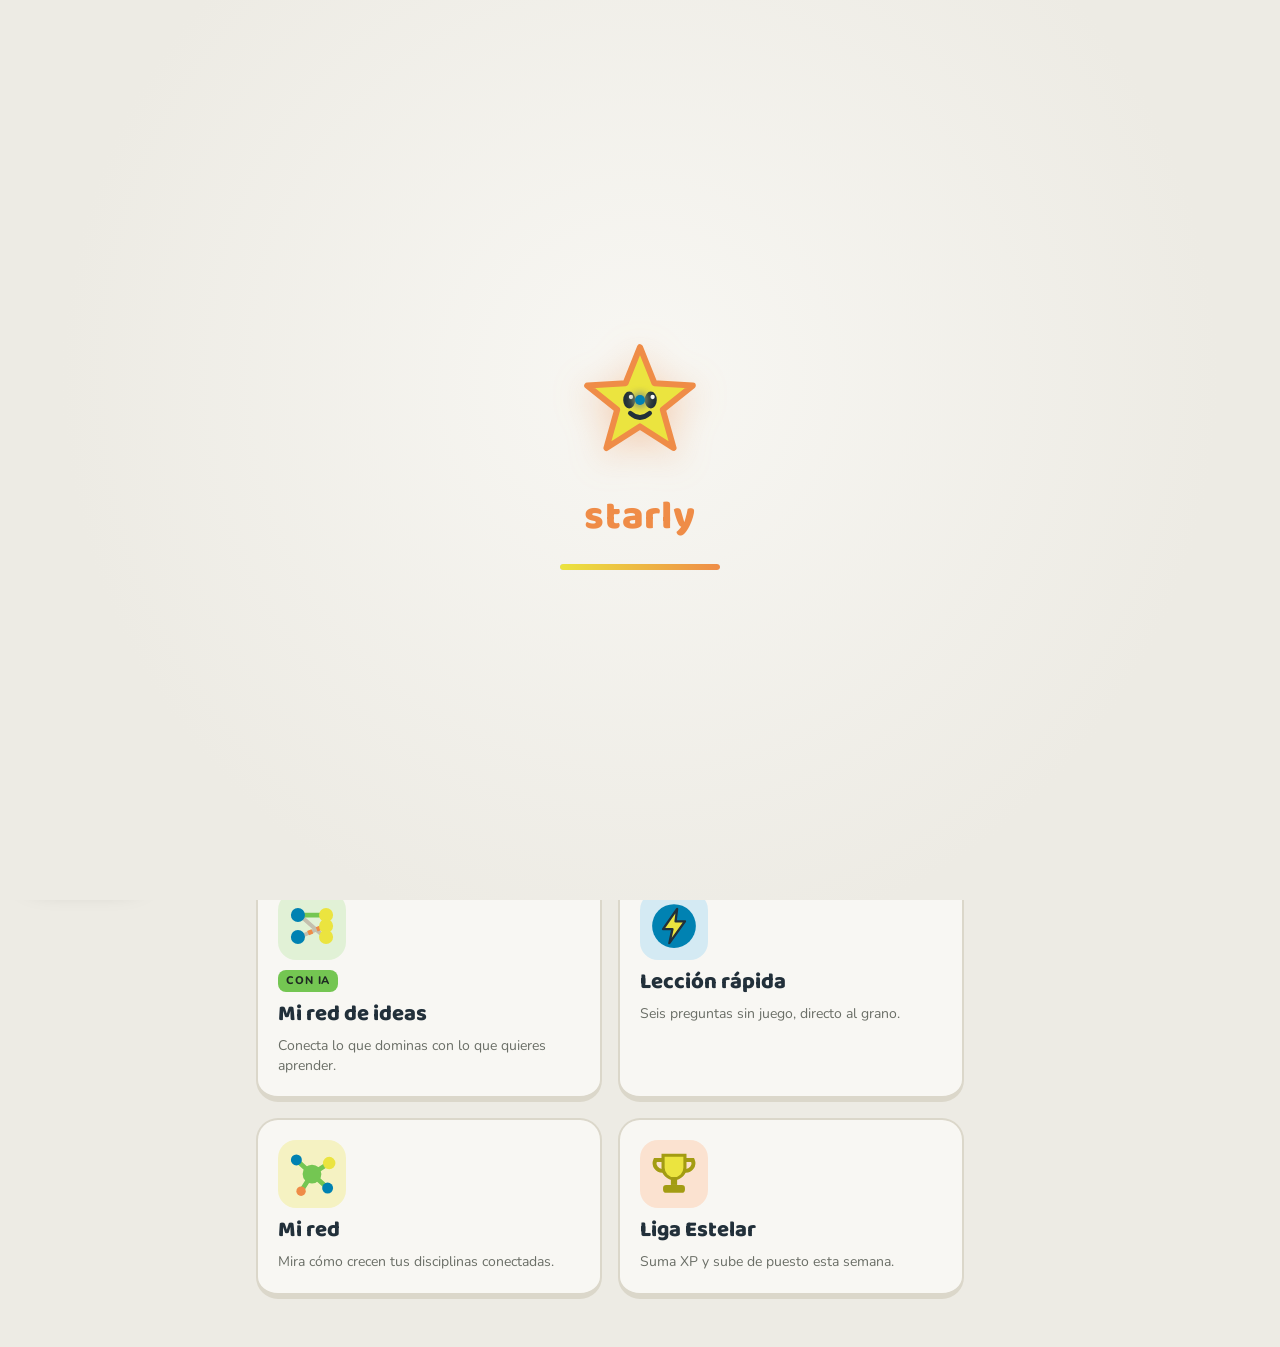
==== commit 297d492f: "Login con Supabase, chatbot, modo oscuro, pantalla de carga e IA más rápida - auth.html movido a pub" ====
--- a/public/index.html
+++ b/public/index.html
@@ -11,8 +11,34 @@
   <link rel="preconnect" href="https://fonts.gstatic.com" crossorigin>
   <link rel="stylesheet" href="https://fonts.googleapis.com/css2?family=Baloo+2:wght@600;700;800&family=Nunito:wght@500;700;800&display=swap">
   <link rel="stylesheet" href="css/styles.css">
+  <script>
+    // Aplica el tema guardado antes de pintar, para que no parpadee.
+    try{ var t=localStorage.getItem("starly.theme"); if(t==="dark"||t==="light") document.documentElement.dataset.theme=t; }catch(e){}
+  </script>
 </head>
 <body>
+<!-- Pantalla de carga: estrella girando durante 3 segundos -->
+<div id="loader" role="status" aria-live="polite">
+  <div class="loader-orbit">
+    <svg class="loader-star" viewBox="0 0 100 100" aria-hidden="true">
+      <path d="M50 6 L62 36 L94 38 L69 58 L78 90 L50 72 L22 90 L31 58 L6 38 L38 36 Z" fill="#ebe43f" stroke="#ef8c47" stroke-width="5" stroke-linejoin="round"/>
+      <ellipse cx="41" cy="50" rx="5" ry="7" fill="#22303a"/><ellipse cx="59" cy="50" rx="5" ry="7" fill="#22303a"/>
+      <circle cx="42.5" cy="47.5" r="1.8" fill="#fff"/><circle cx="60.5" cy="47.5" r="1.8" fill="#fff"/>
+      <path d="M42 61 Q50 68 58 61" fill="none" stroke="#22303a" stroke-width="4" stroke-linecap="round"/>
+    </svg>
+    <span class="spark s1"></span><span class="spark s2"></span><span class="spark s3"></span>
+  </div>
+  <div class="loader-name">starly</div>
+  <div class="loader-bar"><i></i></div>
+  <span class="sr-only">Cargando Starly…</span>
+</div>
+<script>
+  setTimeout(function(){
+    var l=document.getElementById("loader"); if(!l) return;
+    l.classList.add("out"); setTimeout(function(){ l.remove(); }, 600);
+  }, 3000);
+</script>
+<header class="mobile-head" id="mobileHead"></header>
 <div class="app">
   <nav class="side" aria-label="Secciones">
     <div class="brand"><svg viewBox="0 0 100 100" aria-hidden="true"><use href="#star"></use></svg><span>starly</span></div>
@@ -127,10 +153,14 @@
     <symbol id="i-bolt" viewBox="0 0 32 32"><circle cx="16" cy="16" r="14" fill="var(--blue)"/><path d="M18 5 L9 18 H15 L13 27 L23 13 H17 Z" fill="var(--yellow)" stroke="#22303a" stroke-width="1.5" stroke-linejoin="round"/></symbol>
     <symbol id="i-frog" viewBox="0 0 100 100"><use href="#frog"/></symbol>
     <symbol id="i-fire" viewBox="0 0 32 32"><path d="M16 3 C18 10 26 12 26 20 A10 10 0 0 1 6 20 C6 15 9 12 11 10 C11 14 13 16 15 16 C14 11 14 7 16 3 Z" fill="var(--orange)"/><path d="M16 16 C17 19 21 20 21 23 A5 5 0 0 1 11 23 C11 20 14 19 16 16 Z" fill="var(--yellow)"/></symbol>
+    <symbol id="i-sun" viewBox="0 0 32 32"><circle cx="16" cy="16" r="6.5" fill="var(--yellow)" stroke="var(--yellow-d)" stroke-width="2"/><path d="M16 2.5v4M16 25.5v4M2.5 16h4M25.5 16h4M6.4 6.4l2.8 2.8M22.8 22.8l2.8 2.8M6.4 25.6l2.8-2.8M22.8 9.2l2.8-2.8" stroke="var(--yellow-d)" stroke-width="2.5" stroke-linecap="round"/></symbol>
+    <symbol id="i-moon" viewBox="0 0 32 32"><path d="M20 3.5A12.5 12.5 0 1 0 28.5 22 10 10 0 0 1 20 3.5Z" fill="var(--blue)" stroke="var(--blue-d)" stroke-width="2" stroke-linejoin="round"/><circle cx="25" cy="7" r="1.6" fill="var(--yellow)"/><circle cx="28" cy="13" r="1.1" fill="var(--yellow)"/></symbol>
+    <symbol id="i-user" viewBox="0 0 32 32"><circle cx="16" cy="11" r="6" fill="var(--orange)" stroke="var(--orange-d)" stroke-width="2"/><path d="M4.5 28c1.5-6 6-9 11.5-9s10 3 11.5 9Z" fill="var(--orange)" stroke="var(--orange-d)" stroke-width="2" stroke-linejoin="round"/></symbol>
     <symbol id="i-xp" viewBox="0 0 32 32"><path d="M18 3 L7 18 H15 L13 29 L25 13 H17 Z" fill="var(--yellow)" stroke="var(--yellow-d)" stroke-width="2" stroke-linejoin="round"/></symbol>
   </defs>
 </svg>
 
 <script src="js/app.js"></script>
+<script src="js/chat.js"></script>
 </body>
 </html>
--- a/public/css/styles.css
+++ b/public/css/styles.css
@@ -359,31 +359,6 @@
 .game-hero .ico{width:84px;height:84px;flex:none;border-radius:20px;display:grid;place-items:center;background:var(--surface)}
 .game-hero .ico svg{width:64px;height:64px}
 
-/* ---------- my network ---------- */
-.net{width:100%;height:auto;display:block}
-.net text{font-family:var(--body);font-weight:800;fill:var(--ink);font-size:14px}
-.net .edge{stroke:var(--line-strong);stroke-width:3}
-.net .edge.hot{stroke:var(--green)}
-.net circle.n{stroke-width:4;cursor:pointer;transition:r .3s}
-.net g.nd:focus-visible circle.n{stroke:var(--blue)}
-.net .grow{animation:grow .6s var(--spring)}
-@keyframes grow{from{transform:scale(.4)}}
-
-/* ---------- league ---------- */
-.league-head{display:flex;align-items:center;gap:16px}
-.league-head svg{width:64px;height:64px;flex:none}
-.rows{list-style:none;margin:0;padding:0;display:flex;flex-direction:column}
-.row{display:grid;grid-template-columns:34px 44px minmax(0,1fr) auto;align-items:center;gap:12px;padding:10px 12px;border-radius:14px;font-weight:800}
-.row .pos{font-family:var(--display);font-size:20px;text-align:center;color:var(--muted)}
-.row.up .pos{color:var(--green-d)}
-.row.down .pos{color:var(--orange-d)}
-.row.me{background:var(--blue-soft);border:2px solid var(--blue)}
-.avatar{width:44px;height:44px;border-radius:50%;display:grid;place-items:center;font-family:var(--display);font-weight:800;color:#fff;font-size:18px}
-.row .xp{font-variant-numeric:tabular-nums;color:var(--muted)}
-.zone{font-size:12px;font-weight:800;letter-spacing:.1em;text-transform:uppercase;text-align:center;padding:8px;border-radius:10px;margin:6px 0}
-.zone.up{color:var(--green-d);background:var(--green-soft)}
-.zone.down{color:var(--orange-d);background:var(--orange-soft)}
-
 /* ---------- side panel ---------- */
 .statrow{display:flex;justify-content:space-around;gap:8px}
 .goal-bar{height:14px;border-radius:999px;background:var(--line);overflow:hidden;margin-top:8px}
@@ -391,4 +366,258 @@
 .disc{display:flex;flex-wrap:wrap;gap:6px}
 .toast{position:fixed;left:50%;top:calc(16px + env(safe-area-inset-top,0px));transform:translateX(-50%);z-index:40;background:var(--ink);color:var(--page);padding:10px 18px;border-radius:12px;font-weight:800;box-shadow:0 6px 20px rgba(0,0,0,.2);animation:rise .3s ease-out}
 
-@media (prefers-reduced-motion:reduce){*{animation:none!important;transition:none!important}.poof,.shot,.laser,.confetti{display:none}}
+/* ================= pantalla de carga ================= */
+#loader{position:fixed;inset:0;z-index:100;display:flex;flex-direction:column;align-items:center;justify-content:center;gap:18px;
+  background:radial-gradient(circle at 50% 42%,var(--bg) 0%,var(--page) 70%);transition:opacity .5s ease,visibility .5s}
+#loader.out{opacity:0;visibility:hidden}
+.loader-orbit{position:relative;width:140px;height:140px;display:grid;place-items:center}
+.loader-star{width:120px;height:120px;animation:starSpin 1.2s cubic-bezier(.55,.1,.45,.9) infinite;filter:drop-shadow(0 8px 18px rgba(239,140,71,.35))}
+@keyframes starSpin{0%{transform:rotate(0) scale(1)}50%{transform:rotate(180deg) scale(1.08)}100%{transform:rotate(360deg) scale(1)}}
+.loader-orbit .spark{position:absolute;width:10px;height:10px;border-radius:50%;background:var(--yellow);box-shadow:0 0 10px var(--yellow);animation:orbit 1.8s linear infinite}
+.loader-orbit .s2{background:var(--orange);box-shadow:0 0 10px var(--orange);animation-delay:-.6s}
+.loader-orbit .s3{background:var(--blue);box-shadow:0 0 10px var(--blue);animation-delay:-1.2s}
+@keyframes orbit{from{transform:rotate(0) translateX(76px) scale(.8)}50%{transform:rotate(180deg) translateX(76px) scale(1.2)}to{transform:rotate(360deg) translateX(76px) scale(.8)}}
+.loader-name{font-family:var(--display);font-weight:800;font-size:40px;color:var(--orange);letter-spacing:.02em;animation:popIn .6s var(--spring) .2s both}
+.loader-bar{width:160px;height:6px;border-radius:999px;background:var(--line);overflow:hidden}
+.loader-bar i{display:block;height:100%;width:100%;border-radius:999px;background:linear-gradient(90deg,var(--yellow),var(--orange));transform-origin:left;animation:fill3 3s linear forwards}
+@keyframes fill3{from{transform:scaleX(0)}to{transform:scaleX(1)}}
+.sr-only{position:absolute;width:1px;height:1px;overflow:hidden;clip:rect(0 0 0 0);white-space:nowrap}
+
+/* ================= tema, cuenta y cabecera móvil ================= */
+a.nav-btn{text-decoration:none}
+.side-foot{margin-top:auto;display:flex;flex-direction:column;gap:6px;padding-top:12px;border-top:2px solid var(--line)}
+.side-foot .nav-btn{text-transform:none;letter-spacing:0;font-size:14px}
+.theme-btn svg{transition:transform .5s var(--spring)}
+.theme-btn:hover svg{transform:rotate(40deg) scale(1.1)}
+.avatar-mini{width:30px;height:30px;flex:none;border-radius:50%;display:grid;place-items:center;background:var(--orange);color:var(--on-light);font-family:var(--display);font-weight:800;font-size:15px}
+.avatar-mini.lg{width:44px;height:44px;font-size:20px}
+.acct-card{display:flex;align-items:center;gap:12px;text-decoration:none;color:inherit}
+.acct-card b{display:block}.acct-card small{display:block;overflow:hidden;text-overflow:ellipsis;white-space:nowrap;font-weight:700}
+.acct-card.guest{flex-direction:column;align-items:stretch;gap:0}
+a.acct-card:hover{border-color:var(--orange)}
+.mobile-head{display:none}
+.icon-btn{display:grid;place-items:center;width:44px;height:44px;border-radius:14px;border:2px solid var(--line);background:var(--bg);cursor:pointer;color:var(--ink);text-decoration:none}
+.icon-btn svg{width:26px;height:26px}
+.icon-btn span:not(.avatar-mini){display:none}
+@media (max-width:1100px){.side-foot .nav-btn span:not(.avatar-mini){display:none}}
+@media (max-width:700px){
+  .mobile-head{display:flex;align-items:center;justify-content:space-between;padding:12px max(16px,env(safe-area-inset-right,0px)) 0 max(16px,env(safe-area-inset-left,0px))}
+  .mobile-head .brand{padding:0;font-size:26px}
+  .mobile-head .brand span{display:inline}
+  .mobile-head .brand svg{width:30px;height:30px}
+  .mh-actions{display:flex;gap:8px}
+  .main{padding-top:14px}
+}
+
+/* ================= animaciones de Actividades ================= */
+.tiles>*{animation:tileIn .5s var(--spring) backwards}
+.tiles>*:nth-child(2){animation-delay:.07s}.tiles>*:nth-child(3){animation-delay:.14s}.tiles>*:nth-child(4){animation-delay:.21s}
+@keyframes tileIn{from{opacity:0;transform:translateY(16px) scale(.96)}}
+.g-knight .ico>svg{animation:march 1.6s ease-in-out infinite}
+@keyframes march{0%,100%{transform:translateX(-14px) rotate(-2deg)}50%{transform:translateX(14px) rotate(2deg)}25%,75%{translate:0 -4px}}
+.g-castle .ico .mini svg{animation:sneak 2.4s ease-in-out infinite}
+@keyframes sneak{0%,100%{transform:translateX(0)}50%{transform:translateX(-10px) rotate(-8deg)}}
+.g-astro .ico>svg{animation:fly 2.2s ease-in-out infinite}
+@keyframes fly{0%,100%{transform:translate(-8px,3px) rotate(-3deg)}50%{transform:translate(8px,-5px) rotate(3deg)}}
+.g-astro .ico .mini svg{animation:turn2 12s linear infinite}
+@keyframes turn2{to{transform:rotate(360deg)}}
+.g-frog .ico>svg{animation:frogHop 1.4s ease-in-out infinite;transform-origin:bottom center}
+@keyframes frogHop{0%,60%,100%{transform:translateY(0) scale(1,1)}20%{transform:translateY(0) scale(1.1,.85)}40%{transform:translateY(-16px) scale(.92,1.08)}}
+.tile.game:hover .ico>svg{animation-duration:.8s}
+
+/* ================= animaciones dentro del juego ================= */
+.qcard.enter{animation:qIn .45s var(--spring) backwards}
+@keyframes qIn{from{opacity:0;transform:translateX(30px) scale(.98)}}
+.opt.enter,.pad.enter{animation:optIn .4s var(--spring) backwards;animation-delay:calc(.12s + var(--i,0)*.07s)}
+@keyframes optIn{from{opacity:0;transform:translateY(14px)}}
+.pad.enter{animation:optIn .4s var(--spring) backwards,padBob 3s ease-in-out infinite;animation-delay:calc(.12s + var(--i,0)*.07s),calc(.6s + var(--i,0)*-.8s)}
+@keyframes padBob{50%{transform:translateY(-3px) rotate(-.6deg)}}
+.bar>i{position:relative;overflow:hidden}
+.bar>i::after{content:"";position:absolute;inset:0;background:linear-gradient(100deg,transparent 30%,rgba(255,255,255,.55) 50%,transparent 70%);transform:translateX(-100%);animation:shine 2.4s ease-in-out infinite}
+@keyframes shine{60%,100%{transform:translateX(100%)}}
+.bar.glow{animation:barGlow .6s ease-out}
+@keyframes barGlow{40%{box-shadow:0 0 0 4px var(--green-soft),0 0 16px var(--green)}}
+.xp-stat{position:relative}
+.xp-pop{position:absolute;right:-4px;top:-6px;font-family:var(--display);font-weight:800;color:var(--yellow-d);font-size:18px;pointer-events:none;animation:xpUp 1s ease-out forwards}
+@keyframes xpUp{0%{opacity:0;transform:translateY(8px) scale(.6)}25%{opacity:1;transform:translateY(-6px) scale(1.25)}100%{opacity:0;transform:translateY(-34px) scale(1)}}
+.combo{display:inline-flex;align-items:center;gap:2px;font-weight:800;color:var(--orange-d);font-variant-numeric:tabular-nums}
+.combo svg{width:22px;height:22px}
+.combo.bump{animation:popIn .45s var(--spring)}
+.flash{position:fixed;inset:0;pointer-events:none;z-index:30;animation:flash .6s ease-out forwards}
+.flash.bad{box-shadow:inset 0 0 0 6px var(--orange),inset 0 0 90px rgba(239,140,71,.45)}
+.flash.ok{box-shadow:inset 0 0 0 4px var(--green),inset 0 0 70px rgba(116,198,82,.35)}
+@keyframes flash{from{opacity:1}to{opacity:0}}
+.feedback.bad{animation:rise .35s ease-out,shake .45s .05s}
+.opt.ok::after,.pad.ok::after{content:"";position:absolute;inset:-4px;border-radius:inherit;border:3px solid var(--green);animation:burst .7s ease-out forwards;pointer-events:none}
+
+/* escenas: ambiente animado */
+.scene .cloud{position:absolute;height:16px;border-radius:999px;background:#fff;opacity:.85;z-index:0;animation:drift 26s linear infinite}
+.scene .cloud::before,.scene .cloud::after{content:"";position:absolute;bottom:4px;border-radius:50%;background:#fff}
+.scene .cloud::before{left:10px;width:22px;height:22px}.scene .cloud::after{left:26px;width:30px;height:28px}
+.scene .cloud.c1{width:70px;top:22px;left:20%}
+.scene .cloud.c2{width:56px;top:52px;left:65%;animation-duration:34s;animation-delay:-12s;opacity:.7}
+@keyframes drift{from{transform:translateX(-40vw)}to{transform:translateX(60vw)}}
+.scene .bird{position:absolute;width:14px;height:6px;border-top:2.5px solid #22303a;border-radius:50% 50% 0 0;z-index:0;opacity:.6;animation:birdFly 14s linear infinite}
+.scene .bird::after{content:"";position:absolute;left:12px;top:-2.5px;width:14px;height:6px;border-top:2.5px solid #22303a;border-radius:50% 50% 0 0}
+.scene .bird.b1{top:34px;left:-10%}.scene .bird.b2{top:46px;left:-20%;animation-delay:-5s;transform:scale(.8)}
+@keyframes birdFly{from{translate:0 0}50%{translate:70vw -10px}to{translate:140vw 0}}
+.scene.knight .sun{animation:sunPulse 3s ease-in-out infinite}
+@keyframes sunPulse{50%{box-shadow:0 0 0 14px rgba(235,228,63,.18)}}
+.scene.astro .twinkle{position:absolute;width:4px;height:4px;border-radius:50%;background:#fff;box-shadow:0 0 6px #fff;animation:twinkle 2s ease-in-out infinite;z-index:0}
+.scene.astro .t1{left:16%;top:18%}.scene.astro .t2{left:40%;top:80%;animation-delay:.5s}.scene.astro .t3{left:58%;top:22%;animation-delay:1s}.scene.astro .t4{left:28%;top:46%;animation-delay:1.5s}
+@keyframes twinkle{50%{opacity:.15;transform:scale(.5)}}
+.scene.astro .shooting{position:absolute;top:14%;left:70%;width:80px;height:2px;background:linear-gradient(90deg,#fff,transparent);transform:rotate(-20deg);opacity:0;animation:shoot2 6s ease-in 2s infinite;z-index:0}
+@keyframes shoot2{0%{opacity:0;translate:0 0}3%{opacity:1}12%{opacity:0;translate:-260px 95px}100%{opacity:0}}
+
+/* resultado */
+.result.lost{border-color:var(--orange-soft)}
+.result .box.zero{border-color:var(--line-strong)}
+.result .box.zero b{background:var(--line);color:var(--muted)}
+.starly.sad{animation:sad 2.4s ease-in-out infinite;filter:grayscale(.4)}
+@keyframes sad{50%{transform:rotate(8deg) translateY(4px)}}
+
+/* ================= Mi red ================= */
+.net-stats{display:grid;grid-template-columns:repeat(3,minmax(0,1fr));gap:12px}
+.net-stat{padding:14px 12px;border-radius:16px;background:var(--bg);border:2px solid var(--line);text-align:center;animation:popIn .5s var(--spring) both}
+.net-stat:nth-child(2){animation-delay:.08s}.net-stat:nth-child(3){animation-delay:.16s}
+.net-stat b{display:block;font-family:var(--display);font-size:30px;line-height:1}
+.net-stat span{font-size:12px;font-weight:800;color:var(--muted);text-transform:uppercase;letter-spacing:.08em}
+.net-card{position:relative;border-radius:24px;overflow:hidden;padding:8px;
+  background:radial-gradient(ellipse at 30% 20%,#1d3a5c 0%,#121f33 55%,#0b1424 100%);border:1px solid #23395a;box-shadow:0 18px 40px -20px rgba(11,20,36,.6)}
+.net-badge{position:absolute;top:14px;left:14px;z-index:2;background:rgba(255,255,255,.12);border-color:rgba(255,255,255,.2);color:#fff}
+.net-hint{position:absolute;right:16px;bottom:10px;margin:0;font-size:12px;font-weight:700;color:rgba(255,255,255,.55)}
+.net{width:100%;height:auto;display:block}
+.net .bgstar{fill:#fff;opacity:.5;animation:twinkle 3s ease-in-out infinite}
+.net .edge{fill:none;stroke:rgba(255,255,255,.28);stroke-width:2.5;stroke-linecap:round;stroke-dasharray:600;stroke-dashoffset:600;animation:draw 1s ease-out forwards;transition:stroke .2s,opacity .2s}
+@keyframes draw{to{stroke-dashoffset:0}}
+.net .edge.hot{stroke:#ebe43f;stroke-width:3.5}
+.net .edge.dim{opacity:.25}
+.net .edge-flow{fill:none;stroke:rgba(255,255,255,.75);stroke-width:2;stroke-linecap:round;stroke-dasharray:2 14;animation:flow 1.6s linear infinite;pointer-events:none;opacity:.5}
+.net .edge-flow.hot{stroke:#fff;opacity:1}
+@keyframes flow{to{stroke-dashoffset:-32}}
+.net g.nd{cursor:pointer;outline:none;transition:opacity .25s}
+.net g.nd.dim{opacity:.35}
+.net .halo{opacity:.18;animation:halo 2.8s ease-in-out infinite;transform-box:fill-box;transform-origin:center}
+.net g.nd.sel .halo{opacity:.4}
+@keyframes halo{50%{transform:scale(1.15);opacity:.08}}
+.net circle.n{stroke:rgba(255,255,255,.85);stroke-width:2.5;transition:stroke-width .2s}
+.net g.nd:hover circle.n,.net g.nd:focus-visible circle.n,.net g.nd.sel circle.n{stroke:#fff;stroke-width:4}
+.net .core{fill:#fff;opacity:.55;pointer-events:none}
+.net .pill{fill:rgba(255,255,255,.1);stroke:rgba(255,255,255,.18)}
+.net g.nd.sel .pill{fill:#fff}
+.net text{font-family:var(--body);font-weight:800;fill:#fff;font-size:13px}
+.net g.nd.sel text{fill:#121f33}
+.net .grow{animation:grow .7s var(--spring) both}
+@keyframes grow{from{transform:scale(0);opacity:0}}
+.net-dot{width:14px;height:14px;border-radius:50%;flex:none;background:var(--c);box-shadow:0 0 0 4px color-mix(in srgb,var(--c) 25%,transparent)}
+.net-dot.sm{width:10px;height:10px;box-shadow:none;display:inline-block}
+.net-info{display:flex;flex-direction:column;gap:12px;border-top:5px solid var(--c)}
+.net-info-head{display:flex;align-items:center;gap:12px}
+.net-info h2{font-size:26px}
+.net-kpis{display:flex;gap:10px}
+.net-kpis div{flex:1;padding:10px;border-radius:12px;background:var(--surface);text-align:center}
+.net-kpis b{display:block;font-family:var(--display);font-size:24px;line-height:1}
+.net-kpis span{font-size:12px;font-weight:800;color:var(--muted)}
+.disc-list{list-style:none;margin:10px 0 0;padding:0;display:flex;flex-direction:column;gap:6px}
+.disc-list button{width:100%;display:grid;grid-template-columns:auto minmax(0,1fr) minmax(60px,1.2fr) auto;align-items:center;gap:10px;padding:10px 12px;border-radius:12px;border:2px solid transparent;background:none;cursor:pointer;text-align:left;font-weight:800}
+.disc-list button:hover{background:var(--surface)}
+.disc-list button[aria-pressed="true"]{border-color:var(--blue);background:var(--blue-soft)}
+.dl-name{overflow:hidden;text-overflow:ellipsis;white-space:nowrap}
+.dl-bar{height:8px;border-radius:999px;background:var(--line);overflow:hidden}
+.dl-bar i{display:block;height:100%;border-radius:999px;animation:barIn .8s var(--spring) both}
+@keyframes barIn{from{width:0!important}}
+.dl-xp{font-size:13px;color:var(--muted);font-variant-numeric:tabular-nums}
+@media (max-width:460px){.net-stat b{font-size:24px}.net-hint{display:none}.disc-list button{grid-template-columns:auto minmax(0,1fr) auto}.dl-bar{display:none}}
+
+/* ================= Liga ================= */
+.lg-head{display:flex;align-items:flex-end;justify-content:space-between;gap:12px;flex-wrap:wrap}
+.lg-kicker{display:inline-flex;align-items:center;gap:6px;font-size:13px;font-weight:700;color:var(--blue-d);margin-bottom:4px}
+.lg-kicker::before{content:"";width:8px;height:8px;border-radius:50%;background:var(--blue);box-shadow:0 0 0 3px var(--blue-soft)}
+:root[data-theme="dark"] .lg-kicker{color:var(--blue)}
+@media (prefers-color-scheme: dark){:root:not([data-theme="light"]) .lg-kicker{color:var(--blue)}}
+.lg-timer{display:flex;flex-direction:column;align-items:flex-end;padding:8px 14px;border-radius:12px;background:var(--surface)}
+.lg-timer span{font-size:12px;font-weight:700;color:var(--muted)}
+.lg-timer b{font-variant-numeric:tabular-nums;font-size:17px}
+.lg-me{display:flex;align-items:center;gap:16px;border-width:1px;border-bottom-width:1px;border-radius:16px;background:linear-gradient(120deg,var(--blue-soft),var(--bg) 70%)}
+.lg-me-rank{display:flex;flex-direction:column;align-items:center;line-height:1}
+.lg-me-pos{font-family:var(--display);font-size:34px;font-weight:800;color:var(--blue-d)}
+:root[data-theme="dark"] .lg-me-pos{color:var(--blue)}
+@media (prefers-color-scheme: dark){:root:not([data-theme="light"]) .lg-me-pos{color:var(--blue)}}
+.lg-me-rank .muted{font-size:12px;font-weight:700}
+.lg-me p{margin:0;font-weight:600}
+.podium{display:grid;grid-template-columns:repeat(3,minmax(0,1fr));align-items:end;gap:10px;padding:8px 4px 0}
+.pod{display:flex;flex-direction:column;align-items:center;gap:2px;text-align:center;animation:podIn .6s var(--spring) backwards;min-width:0}
+@keyframes podIn{from{opacity:0;transform:translateY(30px)}}
+.pod b{font-size:15px;max-width:100%;overflow:hidden;text-overflow:ellipsis;white-space:nowrap}
+.pod small{font-weight:700;color:var(--muted);font-variant-numeric:tabular-nums;margin-bottom:6px}
+.pod-av{position:relative;width:58px;height:58px;border-radius:50%;display:grid;place-items:center;font-weight:800;color:#fff;background:var(--av);font-size:18px;margin-bottom:6px;border:3px solid}
+.pod.p1 .pod-av{width:74px;height:74px;font-size:22px}
+.pod-av i{position:absolute;bottom:-8px;left:50%;translate:-50% 0;width:24px;height:24px;border-radius:50%;display:grid;place-items:center;font-style:normal;font-size:12px;color:#3a2e05;border:2px solid var(--bg)}
+.pod-av.gold{border-color:#f2c94c}.pod-av.gold i{background:linear-gradient(135deg,#ffe58a,#e0a91b)}
+.pod-av.silver{border-color:#c5ccd6}.pod-av.silver i{background:linear-gradient(135deg,#f1f4f8,#a9b2be)}
+.pod-av.bronze{border-color:#d69a6a}.pod-av.bronze i{background:linear-gradient(135deg,#f3c39b,#b46a35)}
+.pod.p1 .pod-av.gold{box-shadow:0 0 0 6px rgba(242,201,76,.2);animation:crown 2.6s ease-in-out infinite}
+@keyframes crown{50%{box-shadow:0 0 0 10px rgba(242,201,76,.08)}}
+.pod-base{width:100%;border-radius:14px 14px 0 0}
+.pod-base.gold{height:86px;background:linear-gradient(180deg,rgba(242,201,76,.45),rgba(242,201,76,.08))}
+.pod-base.silver{height:62px;background:linear-gradient(180deg,rgba(169,178,190,.45),rgba(169,178,190,.08))}
+.pod-base.bronze{height:46px;background:linear-gradient(180deg,rgba(214,154,106,.45),rgba(214,154,106,.08))}
+.pod.me b{color:var(--blue-d)}
+.lg-table{padding:8px;border-width:1px;border-bottom-width:1px;border-radius:18px}
+.lg-rows{list-style:none;margin:0;padding:0;display:flex;flex-direction:column}
+.lg-row{display:grid;grid-template-columns:28px 38px minmax(0,1fr) auto;align-items:center;gap:12px;padding:9px 10px;border-radius:12px;animation:rowIn .4s ease-out backwards}
+@keyframes rowIn{from{opacity:0;transform:translateX(-10px)}}
+.lg-row+.lg-row{border-top:1px solid var(--line)}
+.lg-row:hover{background:var(--surface)}
+.lg-pos{font-variant-numeric:tabular-nums;font-weight:700;color:var(--muted);text-align:center}
+.lg-row.top .lg-pos{color:var(--ink);font-weight:800}
+.lg-av{width:38px;height:38px;border-radius:12px;display:grid;place-items:center;background:var(--av);color:#fff;font-weight:800;font-size:14px}
+.lg-name{font-weight:700;min-width:0;display:flex;flex-direction:column;gap:5px;overflow:hidden;text-overflow:ellipsis;white-space:nowrap}
+.lg-bar{height:4px;border-radius:999px;background:var(--line);overflow:hidden}
+.lg-bar i{display:block;height:100%;border-radius:999px;background:var(--line-strong);animation:barIn .9s ease-out both}
+.lg-row.top .lg-bar i{background:#e0a91b}
+.lg-row.me{background:var(--blue-soft);border-top-color:transparent;box-shadow:inset 3px 0 0 var(--blue)}
+.lg-row.me+.lg-row{border-top-color:transparent}
+.lg-row.me .lg-bar i{background:var(--blue)}
+.lg-row.me .lg-name{font-weight:800}
+.lg-xp{font-weight:800;font-variant-numeric:tabular-nums}
+.lg-xp small{font-weight:700;color:var(--muted)}
+.lg-zone{display:flex;align-items:center;gap:10px;padding:8px 10px;font-size:12px;font-weight:700;color:var(--muted)}
+.lg-zone::before,.lg-zone::after{content:"";flex:1;height:1px;background:repeating-linear-gradient(90deg,var(--line-strong) 0 6px,transparent 6px 10px)}
+.lg-zone.up span{color:#b38610}
+.lg-zone.down span{color:var(--orange-d)}
+.lg-zone+.lg-row{border-top-color:transparent}
+@media (max-width:460px){.pod-av{width:48px;height:48px;font-size:15px}.pod.p1 .pod-av{width:60px;height:60px}.lg-row{gap:8px;grid-template-columns:22px 34px minmax(0,1fr) auto}.lg-av{width:34px;height:34px}}
+
+/* ================= chatbot ================= */
+.chatbot{position:fixed;left:max(16px,env(safe-area-inset-left,0px));bottom:calc(16px + env(safe-area-inset-bottom,0px));z-index:50;display:flex;flex-direction:column;align-items:flex-start;gap:12px}
+.chat-fab{display:flex;align-items:center;gap:8px;padding:8px 16px 8px 8px;border-radius:999px;border:2px solid var(--line-strong);background:var(--bg);color:var(--ink);font-weight:800;cursor:pointer;box-shadow:0 8px 24px -8px rgba(0,0,0,.35)}
+.chat-fab svg{width:38px;height:38px;animation:bob 2.6s ease-in-out infinite}
+.chatbot.open .chat-fab svg{animation:starSpin 1.2s ease-in-out}
+.chat-panel{width:min(360px,calc(100vw - 32px));height:min(480px,calc(100vh - 140px));display:flex;flex-direction:column;border-radius:20px;border:2px solid var(--line);background:var(--bg);box-shadow:0 18px 50px -12px rgba(0,0,0,.4);overflow:hidden;transform-origin:bottom left;animation:chatIn .3s var(--spring)}
+@keyframes chatIn{from{opacity:0;transform:scale(.85) translateY(12px)}}
+.chat-head{display:flex;align-items:center;gap:10px;padding:12px 12px 12px 14px;background:var(--surface);border-bottom:2px solid var(--line)}
+.chat-head b{display:block;font-family:var(--display);font-size:18px;line-height:1.1}
+.chat-head small{color:var(--muted);font-weight:700;font-size:12px}
+.chat-star{width:36px;height:36px;flex:none}
+.chat-x{width:32px;height:32px;border-radius:10px;border:0;background:none;color:var(--muted);cursor:pointer;font-size:16px;flex:none}
+.chat-x:hover{background:var(--bg);color:var(--ink)}
+.chat-log{flex:1;overflow-y:auto;padding:14px;display:flex;flex-direction:column;gap:8px;overscroll-behavior:contain}
+.chat-log .msg{max-width:85%;padding:9px 12px;border-radius:16px;font-weight:600;font-size:14.5px;line-height:1.4;white-space:pre-wrap;overflow-wrap:anywhere;animation:rise .25s ease-out}
+.chat-log .msg.bot{align-self:flex-start;background:var(--surface);border-bottom-left-radius:4px}
+.chat-log .msg.me{align-self:flex-end;background:var(--blue);color:var(--on-color);border-bottom-right-radius:4px}
+.chat-log .msg.err{background:var(--orange-soft)}
+.chat-suggest{display:flex;flex-wrap:wrap;gap:6px}
+.chat-suggest .chip{font-size:12.5px;text-align:left}
+.typing{display:flex;gap:4px;align-items:center;padding:12px 14px!important}
+.typing i{width:7px;height:7px;border-radius:50%;background:var(--muted);animation:dot 1s ease-in-out infinite}
+.typing i:nth-child(2){animation-delay:.15s}.typing i:nth-child(3){animation-delay:.3s}
+@keyframes dot{0%,100%{opacity:.3;transform:translateY(0)}50%{opacity:1;transform:translateY(-4px)}}
+.chat-form{display:flex;gap:8px;padding:10px;border-top:2px solid var(--line)}
+.chat-input{flex:1;min-width:0;padding:10px 12px;border:2px solid var(--line);border-radius:12px;background:var(--surface);font:inherit;font-size:15px;color:var(--ink)}
+.chat-input:focus{outline:none;border-color:var(--blue);background:var(--bg)}
+.chat-send{width:44px;flex:none;border:0;border-radius:12px;background:var(--blue);color:var(--on-color);font-size:16px;cursor:pointer;box-shadow:0 3px 0 var(--blue-d)}
+@media (max-width:1100px){.chat-fab span{display:none}.chat-fab{padding:6px}}
+@media (max-width:700px){.chatbot{bottom:calc(84px + env(safe-area-inset-bottom,0px))}.chat-panel{height:min(460px,calc(100vh - 200px))}.chat-fab svg{width:34px;height:34px}}
+
+@media (prefers-reduced-motion:reduce){*{animation:none!important;transition:none!important}.poof,.shot,.laser,.confetti,.flash,.xp-pop,.scene .cloud,.scene .bird,.shooting{display:none}.net .edge{stroke-dashoffset:0}}
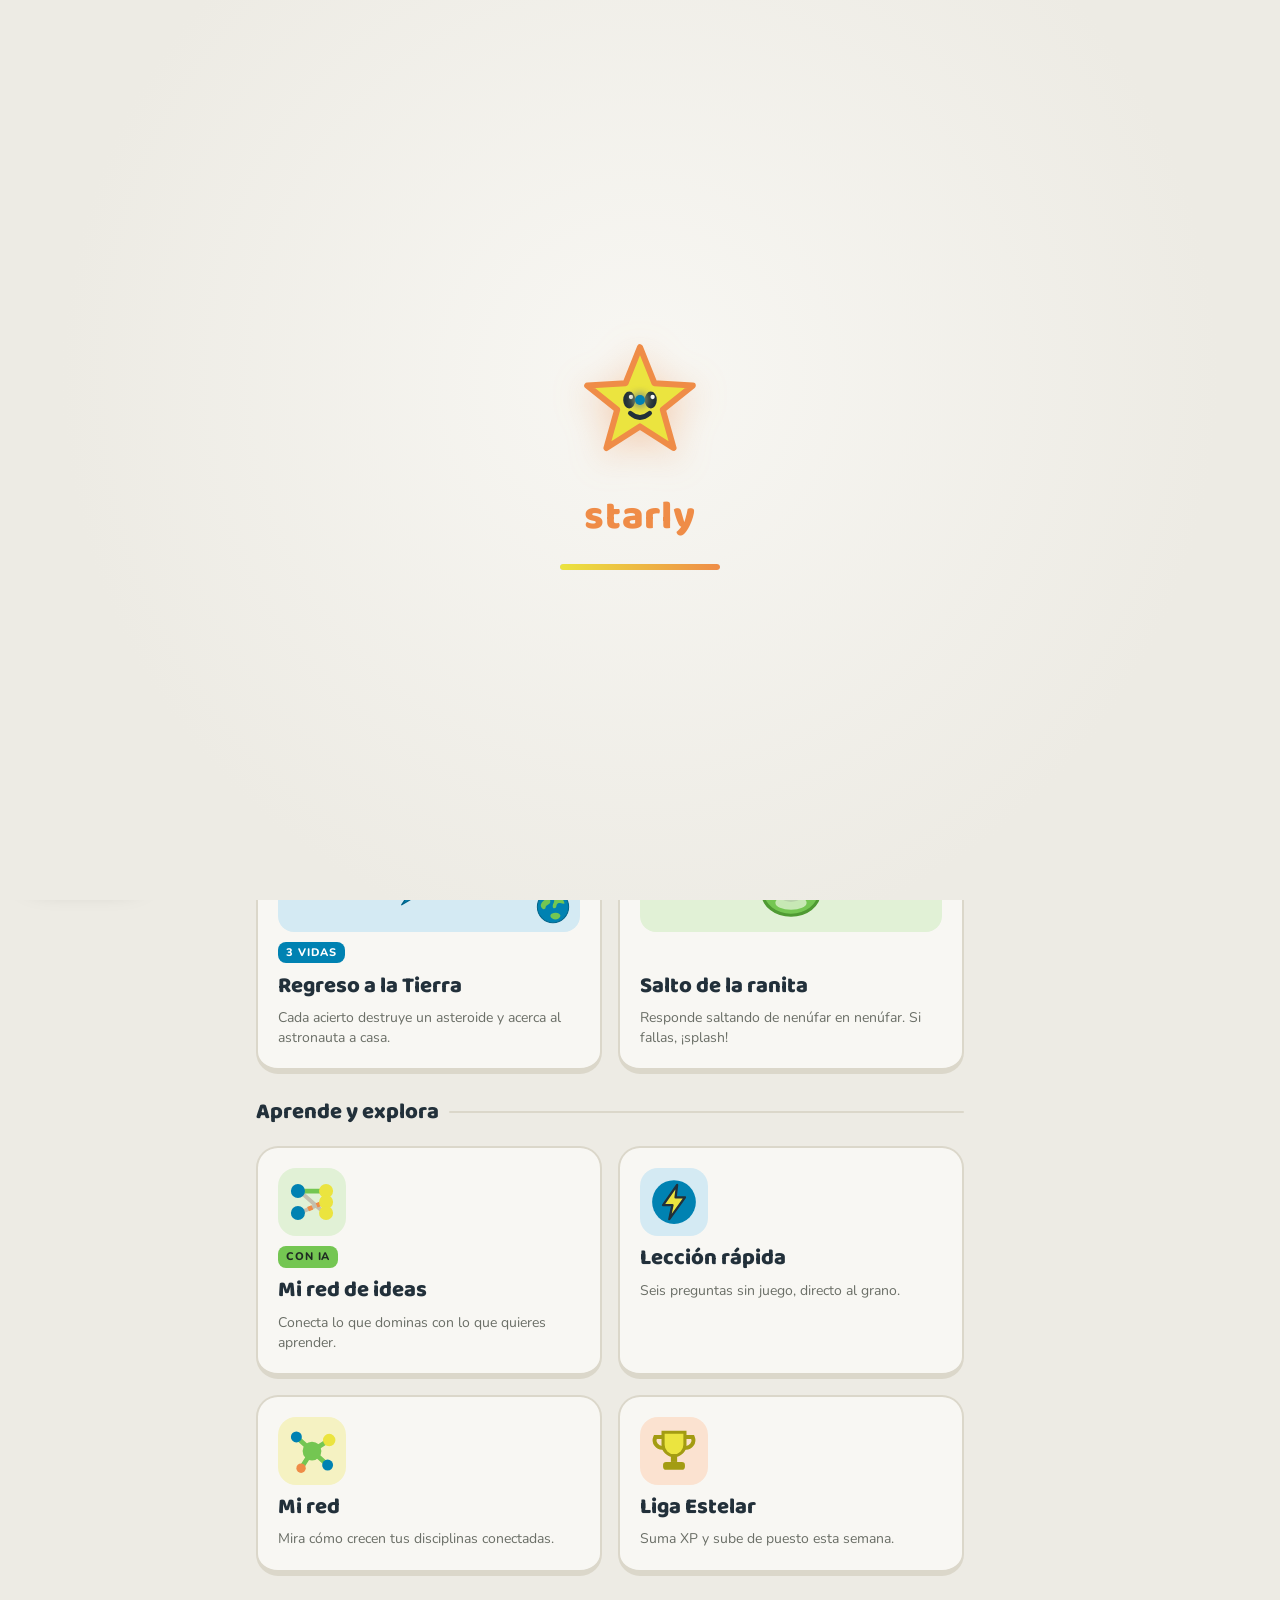
==== commit 20dede30: "Ninja vs kaiju, samurái vs demonios, diagnósticos y niveles adaptativos - Arregla la rana invisible " ====
--- a/public/index.html
+++ b/public/index.html
@@ -146,6 +146,199 @@
     </symbol>
     <symbol id="heart" viewBox="0 0 32 32"><path d="M16 28 C6 20 2 15 2 10 A6.5 6.5 0 0 1 16 7 A6.5 6.5 0 0 1 30 10 C30 15 26 20 16 28 Z" fill="#ef8c47" stroke="#c4672a" stroke-width="2" stroke-linejoin="round"/></symbol>
 
+    <!-- Ninja (mira a la derecha) -->
+    <symbol id="s-ninja" viewBox="0 0 100 100">
+      <path d="M36 28 Q20 22 8 30 Q20 30 28 36Z M36 33 Q22 36 14 48 Q26 40 34 40Z" fill="#e53935"/>
+      <rect x="50" y="6" width="6" height="40" rx="2" transform="rotate(38 53 26)" fill="#5e3c1b"/>
+      <rect x="38" y="76" width="9" height="18" rx="3" fill="#1f2238"/><rect x="55" y="76" width="9" height="18" rx="3" fill="#1f2238"/>
+      <path d="M36 92 h13 M53 92 h13" stroke="#1f2238" stroke-width="5" stroke-linecap="round"/>
+      <rect x="35" y="48" width="32" height="32" rx="11" fill="#2b2f4a" stroke="#1a1c2e" stroke-width="2.5"/>
+      <rect x="35" y="62" width="32" height="5" fill="#e53935"/>
+      <circle cx="51" cy="34" r="17" fill="#2b2f4a" stroke="#1a1c2e" stroke-width="2.5"/>
+      <rect x="34" y="24" width="34" height="6" rx="2" fill="#e53935"/>
+      <rect x="42" y="33" width="24" height="9" rx="4.5" fill="#f3cfb1"/>
+      <path d="M46 35 l5 2 M57 37 l5 -2" stroke="#22303a" stroke-width="2" stroke-linecap="round"/>
+      <circle cx="49.5" cy="38.5" r="2.2" fill="#22303a"/><circle cx="59.5" cy="38.5" r="2.2" fill="#22303a"/>
+      <path d="M66 54 L84 46" stroke="#2b2f4a" stroke-width="8" stroke-linecap="round"/>
+      <circle cx="86" cy="45" r="4.5" fill="#f3cfb1"/>
+      <path d="M86 45 m0 -7 l2 5 l5 2 l-5 2 l-2 5 l-2 -5 l-5 -2 l5 -2Z" fill="#b8c2cc" stroke="#5f6b74" stroke-width="1"/>
+    </symbol>
+    <symbol id="s-shuriken" viewBox="0 0 40 40"><path d="M20 2 L24 16 L38 20 L24 24 L20 38 L16 24 L2 20 L16 16Z" fill="#cfd8df" stroke="#5f6b74" stroke-width="2" stroke-linejoin="round"/><circle cx="20" cy="20" r="4" fill="#5f6b74"/></symbol>
+    <!-- Kaiju (mira a la izquierda) -->
+    <symbol id="s-kaiju" viewBox="0 0 120 120">
+      <path d="M84 94 Q114 98 117 68 Q108 84 86 82Z" fill="#7c4dcc" stroke="#3f2275" stroke-width="3"/>
+      <path d="M66 30 L74 14 L80 32 L92 22 L91 42 L104 40 L96 58 L108 60 L94 72Z" fill="#ffb03a" stroke="#c4672a" stroke-width="2.5" stroke-linejoin="round"/>
+      <rect x="42" y="96" width="17" height="20" rx="6" fill="#5a3399"/><rect x="68" y="96" width="17" height="20" rx="6" fill="#5a3399"/>
+      <path d="M40 115 h22 M66 115 h22" stroke="#3f2275" stroke-width="4" stroke-linecap="round"/>
+      <ellipse cx="64" cy="76" rx="32" ry="30" fill="#7c4dcc" stroke="#3f2275" stroke-width="3"/>
+      <ellipse cx="57" cy="82" rx="17" ry="20" fill="#d2c1f5"/>
+      <path d="M44 74 h26 M42 84 h30 M45 94 h24" stroke="#a48ad8" stroke-width="2.5" stroke-linecap="round"/>
+      <path d="M34 46 C26 28 44 12 62 18 C76 22 80 38 72 50 C64 58 44 60 34 46Z" fill="#7c4dcc" stroke="#3f2275" stroke-width="3"/>
+      <path d="M44 22 L36 4 L52 18Z M60 18 L64 0 L70 20Z" fill="#ffe08a" stroke="#c4672a" stroke-width="2" stroke-linejoin="round"/>
+      <ellipse cx="47" cy="32" rx="8" ry="7" fill="#fff"/><circle cx="44" cy="33" r="4" fill="#e53935"/><circle cx="43" cy="31.5" r="1.4" fill="#fff"/>
+      <path d="M38 24 L54 28" stroke="#3f2275" stroke-width="3" stroke-linecap="round"/>
+      <path d="M26 44 Q40 56 58 50 L56 58 Q40 64 28 50Z" fill="#3f2275"/>
+      <path d="M32 47 l3 5 l3 -4 l3 5 l3 -4 l3 5 l3 -4" fill="#fff"/>
+      <path d="M38 72 L22 64" stroke="#7c4dcc" stroke-width="10" stroke-linecap="round"/>
+      <path d="M17 59 l-5 -3 M16 63 l-7 0 M17 67 l-5 3" stroke="#ffe08a" stroke-width="3" stroke-linecap="round"/>
+    </symbol>
+    <!-- Samurái (mira a la derecha) -->
+    <symbol id="s-samurai" viewBox="0 0 100 100">
+      <rect x="38" y="78" width="10" height="16" rx="3" fill="#3a2a22"/><rect x="54" y="78" width="10" height="16" rx="3" fill="#3a2a22"/>
+      <path d="M30 50 H72 L76 84 H26Z" fill="#c62828" stroke="#7f1d1d" stroke-width="3" stroke-linejoin="round"/>
+      <path d="M30 62 H72 M29 72 H73" stroke="#ffd54f" stroke-width="2.5"/>
+      <path d="M26 52 L20 66 L32 64Z M72 52 L80 64 L70 64Z" fill="#8e1b1b"/>
+      <circle cx="51" cy="38" r="13" fill="#f3cfb1"/>
+      <path d="M34 36 Q51 10 68 36 Q60 26 51 26 Q42 26 34 36Z" fill="#2d2d2d"/>
+      <path d="M34 34 H68 L73 41 H29Z" fill="#2d2d2d"/>
+      <path d="M44 24 L36 6 L48 18 L51 12 L54 18 L66 6 L58 24Z" fill="#ffd54f" stroke="#b8860b" stroke-width="1.5" stroke-linejoin="round"/>
+      <path d="M45 41 l5 1.5 M57 42.5 l5 -1.5" stroke="#22303a" stroke-width="2.5" stroke-linecap="round"/>
+      <path d="M47 48 q4 2 8 0" fill="none" stroke="#22303a" stroke-width="2" stroke-linecap="round"/>
+      <path d="M70 58 L82 54" stroke="#c62828" stroke-width="8" stroke-linecap="round"/>
+      <path d="M82 54 L98 18" stroke="#eef3f6" stroke-width="4.5" stroke-linecap="round"/>
+      <path d="M83 52 L97 20" stroke="#9fb3c0" stroke-width="1.2"/>
+      <path d="M78 62 L83 52" stroke="#3a2a22" stroke-width="5" stroke-linecap="round"/>
+      <path d="M77 54 L87 58" stroke="#ffd54f" stroke-width="3.5" stroke-linecap="round"/>
+    </symbol>
+    <!-- Demonio 1: oni rojo con garrote -->
+    <symbol id="s-demon1" viewBox="0 0 100 100">
+      <rect x="36" y="78" width="10" height="16" rx="3" fill="#8e1b1b"/><rect x="54" y="78" width="10" height="16" rx="3" fill="#8e1b1b"/>
+      <ellipse cx="50" cy="66" rx="24" ry="20" fill="#e04848" stroke="#8e1b1b" stroke-width="3"/>
+      <path d="M30 70 h40 v9 h-40z" fill="#f4d35e" stroke="#a37b00" stroke-width="1.5"/><path d="M38 70 v9 M50 70 v9 M62 70 v9" stroke="#22303a" stroke-width="2"/>
+      <circle cx="50" cy="40" r="20" fill="#e04848" stroke="#8e1b1b" stroke-width="3"/>
+      <path d="M36 26 L30 6 L45 21Z M64 26 L70 6 L55 21Z" fill="#fff3c4" stroke="#8e1b1b" stroke-width="2" stroke-linejoin="round"/>
+      <path d="M34 30 L46 34 M66 30 L54 34" stroke="#5a0f0f" stroke-width="3" stroke-linecap="round"/>
+      <circle cx="42" cy="39" r="4.5" fill="#fff"/><circle cx="58" cy="39" r="4.5" fill="#fff"/><circle cx="41" cy="40" r="2.2" fill="#22303a"/><circle cx="57" cy="40" r="2.2" fill="#22303a"/>
+      <path d="M38 50 Q50 58 62 50" fill="#5a0f0f"/><path d="M42 51 l2 5 l2 -4 M58 51 l-2 5 l-2 -4" fill="#fff"/>
+      <path d="M28 66 L12 44" stroke="#8a5a2b" stroke-width="7" stroke-linecap="round"/><circle cx="11" cy="41" r="8" fill="#8a5a2b"/>
+      <circle cx="8" cy="38" r="1.6" fill="#5e3c1b"/><circle cx="14" cy="42" r="1.6" fill="#5e3c1b"/>
+    </symbol>
+    <!-- Demonio 2: cíclope azul -->
+    <symbol id="s-demon2" viewBox="0 0 100 100">
+      <rect x="34" y="80" width="12" height="14" rx="4" fill="#1d4a8a"/><rect x="54" y="80" width="12" height="14" rx="4" fill="#1d4a8a"/>
+      <path d="M22 60 Q22 34 50 32 Q78 34 78 60 Q78 86 50 86 Q22 86 22 60Z" fill="#3b7bd6" stroke="#1d4a8a" stroke-width="3"/>
+      <path d="M50 32 L46 12 L54 12Z" fill="#ffe08a" stroke="#c4672a" stroke-width="2" stroke-linejoin="round"/>
+      <path d="M30 40 Q34 30 40 36 Q44 26 50 34 Q56 26 60 36 Q66 30 70 40" fill="#1d4a8a"/>
+      <circle cx="50" cy="54" r="12" fill="#fff" stroke="#1d4a8a" stroke-width="2"/><circle cx="46" cy="55" r="6" fill="#ffb300"/><circle cx="45" cy="55" r="3" fill="#22303a"/>
+      <path d="M34 70 Q50 80 66 70 Q50 74 34 70Z" fill="#0f2a52"/>
+      <path d="M38 71 l2 5 l2 -4 M58 71 l2 5 l2 -5" fill="#fff"/>
+      <path d="M22 62 L10 72" stroke="#3b7bd6" stroke-width="8" stroke-linecap="round"/>
+      <path d="M6 70 l-4 -2 M6 74 l-5 1" stroke="#ffe08a" stroke-width="2.5" stroke-linecap="round"/>
+    </symbol>
+    <!-- Demonio 3: tengu verde con alas y nariz larga -->
+    <symbol id="s-demon3" viewBox="0 0 100 100">
+      <path d="M60 50 L92 26 L86 44 L98 46 L84 58 L92 66 L66 66Z" fill="#2e6b3a" stroke="#1b4024" stroke-width="2.5" stroke-linejoin="round"/>
+      <rect x="38" y="80" width="9" height="14" rx="3" fill="#3a2a22"/><rect x="54" y="80" width="9" height="14" rx="3" fill="#3a2a22"/>
+      <path d="M34 56 H68 L70 84 H32Z" fill="#4c9a5a" stroke="#1b4024" stroke-width="3" stroke-linejoin="round"/>
+      <path d="M34 62 H68" stroke="#ffd54f" stroke-width="3"/>
+      <circle cx="54" cy="38" r="18" fill="#d64545" stroke="#7f1d1d" stroke-width="3"/>
+      <path d="M40 40 Q20 40 8 46 Q22 48 40 46Z" fill="#d64545" stroke="#7f1d1d" stroke-width="2.5" stroke-linejoin="round"/>
+      <path d="M38 26 L50 30 M58 30 L70 26" stroke="#f5f5f5" stroke-width="4" stroke-linecap="round"/>
+      <circle cx="46" cy="34" r="3" fill="#22303a"/><circle cx="60" cy="34" r="3" fill="#22303a"/>
+      <path d="M50 50 Q56 54 64 50" fill="none" stroke="#5a0f0f" stroke-width="2.5" stroke-linecap="round"/>
+      <path d="M40 22 Q54 10 68 22 L64 24 Q54 18 44 24Z" fill="#22303a"/><rect x="50" y="12" width="8" height="8" rx="2" fill="#22303a"/>
+    </symbol>
+    <!-- Demonio 4: fantasma morado con fuegos -->
+    <symbol id="s-demon4" viewBox="0 0 100 100">
+      <path d="M26 52 Q26 18 52 18 Q78 18 78 52 V84 Q72 76 66 86 Q60 76 54 86 Q48 76 42 86 Q36 76 30 86 Q28 80 26 84Z" fill="#a98bff" stroke="#5b3fb0" stroke-width="3" stroke-linejoin="round" opacity=".95"/>
+      <path d="M36 40 Q42 34 48 40 M56 40 Q62 34 68 40" fill="none" stroke="#2a1f3d" stroke-width="3" stroke-linecap="round"/>
+      <ellipse cx="42" cy="46" rx="4" ry="5.5" fill="#2a1f3d"/><ellipse cx="62" cy="46" rx="4" ry="5.5" fill="#2a1f3d"/>
+      <circle cx="43" cy="44" r="1.5" fill="#fff"/><circle cx="63" cy="44" r="1.5" fill="#fff"/>
+      <ellipse cx="52" cy="62" rx="7" ry="9" fill="#2a1f3d"/>
+      <path d="M26 56 Q14 52 10 60" fill="none" stroke="#a98bff" stroke-width="6" stroke-linecap="round"/>
+      <path d="M12 26 Q8 18 14 10 Q14 18 20 20 Q22 28 12 26Z" fill="#6ee7ff" stroke="#1a9fd1" stroke-width="1.5"/>
+      <path d="M86 30 Q82 22 88 14 Q88 22 94 24 Q96 32 86 30Z" fill="#6ee7ff" stroke="#1a9fd1" stroke-width="1.5"/>
+    </symbol>
+    <!-- Demonio 5: espíritu zorro de tres colas -->
+    <symbol id="s-demon5" viewBox="0 0 100 100">
+      <path d="M62 70 Q92 66 96 40 Q84 56 66 60Z M60 64 Q90 44 84 18 Q78 42 60 54Z M58 74 Q90 82 98 64 Q82 72 62 66Z" fill="#ff9a3c" stroke="#b85f24" stroke-width="2.5" stroke-linejoin="round"/>
+      <path d="M96 40 l-6 2 l4 -6Z M84 18 l-3 6 l6 -3Z M98 64 l-6 1 l5 -5Z" fill="#fff"/>
+      <ellipse cx="50" cy="70" rx="20" ry="18" fill="#ff9a3c" stroke="#b85f24" stroke-width="3"/>
+      <ellipse cx="46" cy="74" rx="10" ry="12" fill="#fff4e6"/>
+      <rect x="36" y="82" width="9" height="12" rx="3" fill="#b85f24"/><rect x="52" y="82" width="9" height="12" rx="3" fill="#b85f24"/>
+      <path d="M28 42 Q30 22 50 24 Q68 22 70 42 Q66 56 50 58 Q34 56 28 42Z" fill="#ff9a3c" stroke="#b85f24" stroke-width="3"/>
+      <path d="M32 30 L28 8 L44 24Z M66 30 L72 8 L56 24Z" fill="#ff9a3c" stroke="#b85f24" stroke-width="2.5" stroke-linejoin="round"/>
+      <path d="M33 25 L31 14 L40 23Z M65 25 L68 14 L59 23Z" fill="#ffd1dc"/>
+      <path d="M24 46 Q34 44 40 50 Q34 58 24 46Z" fill="#fff4e6" stroke="#b85f24" stroke-width="2"/><circle cx="24" cy="46" r="3" fill="#22303a"/>
+      <path d="M38 36 Q42 32 46 37 M54 37 Q58 32 62 36" fill="none" stroke="#22303a" stroke-width="3" stroke-linecap="round"/>
+      <path d="M42 30 L46 34 M58 34 L62 30" stroke="#e53935" stroke-width="2" stroke-linecap="round"/>
+    </symbol>
+    <!-- Demonio 6: señor de las sombras (jefe final) -->
+    <symbol id="s-demon6" viewBox="0 0 100 100">
+      <path d="M24 40 Q50 30 76 40 L88 94 H12Z" fill="#3a1f4d" stroke="#1a0f24" stroke-width="3" stroke-linejoin="round"/>
+      <path d="M20 94 L30 74 L36 94 M80 94 L70 74 L64 94" fill="#2a1638"/>
+      <path d="M38 50 H62 L64 80 H36Z" fill="#2a1f3d" stroke="#ff5a3c" stroke-width="2"/>
+      <circle cx="50" cy="62" r="5" fill="#ff5a3c"/>
+      <circle cx="50" cy="32" r="17" fill="#2a1f3d" stroke="#1a0f24" stroke-width="3"/>
+      <path d="M34 26 Q20 16 22 2 Q30 16 40 18Z M66 26 Q80 16 78 2 Q70 16 60 18Z" fill="#cfd8df" stroke="#5f6b74" stroke-width="2"/>
+      <path d="M36 16 L40 4 L45 13 L50 0 L55 13 L60 4 L64 16Z" fill="#ffb300" stroke="#ff5a3c" stroke-width="2" stroke-linejoin="round"/>
+      <path d="M38 30 L48 34 L38 36Z M62 30 L52 34 L62 36Z" fill="#ff3b3b"/>
+      <path d="M41 42 L45 46 L50 42 L55 46 L59 42" fill="none" stroke="#ff5a3c" stroke-width="2.5" stroke-linejoin="round"/>
+      <path d="M24 50 L8 40" stroke="#3a1f4d" stroke-width="9" stroke-linecap="round"/>
+      <circle cx="7" cy="38" r="7" fill="#ff5a3c" opacity=".85"/><circle cx="7" cy="38" r="3.5" fill="#ffe08a"/>
+    </symbol>
+    <!-- Pollo (mira a la derecha) -->
+    <symbol id="s-chicken" viewBox="0 0 60 60">
+      <path d="M24 46 v8 M34 46 v8 M20 55 h8 M30 55 h8" stroke="#ef8c47" stroke-width="3" stroke-linecap="round"/>
+      <path d="M13 34 L4 26 L12 28 L7 19 L17 28Z" fill="#fff" stroke="#c9c2b0" stroke-width="2" stroke-linejoin="round"/>
+      <ellipse cx="29" cy="36" rx="17" ry="13.5" fill="#fff" stroke="#c9c2b0" stroke-width="2"/>
+      <circle cx="40" cy="20" r="10" fill="#fff" stroke="#c9c2b0" stroke-width="2"/>
+      <path d="M35 11 Q37 3 40 8 Q42 2 45 9 Q49 7 47 13Z" fill="#e53935"/>
+      <path d="M49 19 L57 21.5 L49 24.5Z" fill="#ffb300" stroke="#e08a00" stroke-width="1"/>
+      <path d="M47 26 q3 5 -1 7 q-3 -3 1 -7" fill="#e53935"/>
+      <circle cx="43" cy="18" r="2.2" fill="#22303a"/><circle cx="43.7" cy="17.3" r=".7" fill="#fff"/>
+      <path d="M20 34 Q29 27 38 34 Q31 44 20 40Z" fill="#f3efe4" stroke="#c9c2b0" stroke-width="2" stroke-linejoin="round"/>
+    </symbol>
+    <!-- Vehículos (miran a la derecha). El color sale de --car -->
+    <symbol id="s-car" viewBox="0 0 100 50">
+      <path d="M6 36 Q6 25 16 23 L30 21 L40 9 H67 L80 21 L92 24 Q97 26 97 34 V39 H6Z" fill="var(--car,#e53935)" stroke="rgba(0,0,0,.35)" stroke-width="2.5" stroke-linejoin="round"/>
+      <path d="M43 12 H53 V21 H34Z M57 12 H66 L75 21 H57Z" fill="#cdeefb" stroke="rgba(0,0,0,.25)" stroke-width="1.5"/>
+      <rect x="90" y="27" width="6" height="4" rx="1.5" fill="#ffe08a"/><rect x="6" y="28" width="5" height="4" rx="1.5" fill="#ff6b6b"/>
+      <circle cx="27" cy="39" r="8.5" fill="#22303a"/><circle cx="77" cy="39" r="8.5" fill="#22303a"/><circle cx="27" cy="39" r="3.5" fill="#c3ccd2"/><circle cx="77" cy="39" r="3.5" fill="#c3ccd2"/>
+    </symbol>
+    <symbol id="s-taxi" viewBox="0 0 100 56">
+      <rect x="44" y="1" width="16" height="7" rx="2" fill="#22303a"/><text x="52" y="7" font-size="5.5" font-weight="800" fill="#ffe08a" text-anchor="middle" font-family="sans-serif">TAXI</text>
+      <g transform="translate(0 6)">
+        <path d="M6 36 Q6 25 16 23 L30 21 L40 9 H67 L80 21 L92 24 Q97 26 97 34 V39 H6Z" fill="#ffd23f" stroke="rgba(0,0,0,.35)" stroke-width="2.5" stroke-linejoin="round"/>
+        <path d="M10 30 H95" stroke="#22303a" stroke-width="3" stroke-dasharray="4 4"/>
+        <path d="M43 12 H53 V21 H34Z M57 12 H66 L75 21 H57Z" fill="#cdeefb" stroke="rgba(0,0,0,.25)" stroke-width="1.5"/>
+        <circle cx="27" cy="39" r="8.5" fill="#22303a"/><circle cx="77" cy="39" r="8.5" fill="#22303a"/><circle cx="27" cy="39" r="3.5" fill="#c3ccd2"/><circle cx="77" cy="39" r="3.5" fill="#c3ccd2"/>
+      </g>
+    </symbol>
+    <symbol id="s-truck" viewBox="0 0 160 60">
+      <rect x="4" y="6" width="104" height="40" rx="4" fill="#f4f2ec" stroke="rgba(0,0,0,.35)" stroke-width="2.5"/>
+      <rect x="4" y="34" width="104" height="6" fill="var(--car,#ef8c47)"/>
+      <path d="M110 18 H136 L152 32 V46 H110Z" fill="var(--car,#ef8c47)" stroke="rgba(0,0,0,.35)" stroke-width="2.5" stroke-linejoin="round"/>
+      <path d="M116 22 H134 L145 32 H116Z" fill="#cdeefb" stroke="rgba(0,0,0,.25)" stroke-width="1.5"/>
+      <rect x="146" y="38" width="6" height="4" rx="1.5" fill="#ffe08a"/>
+      <circle cx="26" cy="48" r="9" fill="#22303a"/><circle cx="50" cy="48" r="9" fill="#22303a"/><circle cx="132" cy="48" r="9" fill="#22303a"/>
+      <circle cx="26" cy="48" r="3.5" fill="#c3ccd2"/><circle cx="50" cy="48" r="3.5" fill="#c3ccd2"/><circle cx="132" cy="48" r="3.5" fill="#c3ccd2"/>
+    </symbol>
+    <symbol id="s-bus" viewBox="0 0 160 60">
+      <rect x="4" y="6" width="150" height="40" rx="8" fill="var(--car,#1a9fd1)" stroke="rgba(0,0,0,.35)" stroke-width="2.5"/>
+      <g fill="#cdeefb" stroke="rgba(0,0,0,.25)" stroke-width="1.5"><rect x="12" y="12" width="20" height="14" rx="2"/><rect x="38" y="12" width="20" height="14" rx="2"/><rect x="64" y="12" width="20" height="14" rx="2"/><rect x="90" y="12" width="20" height="14" rx="2"/><rect x="118" y="12" width="28" height="18" rx="3"/></g>
+      <rect x="4" y="32" width="150" height="5" fill="#ffd23f"/>
+      <rect x="148" y="36" width="6" height="5" rx="1.5" fill="#ffe08a"/>
+      <circle cx="32" cy="48" r="9" fill="#22303a"/><circle cx="126" cy="48" r="9" fill="#22303a"/><circle cx="32" cy="48" r="3.5" fill="#c3ccd2"/><circle cx="126" cy="48" r="3.5" fill="#c3ccd2"/>
+    </symbol>
+    <symbol id="s-moto" viewBox="0 0 60 44">
+      <circle cx="12" cy="34" r="8" fill="none" stroke="#22303a" stroke-width="4"/><circle cx="48" cy="34" r="8" fill="none" stroke="#22303a" stroke-width="4"/>
+      <path d="M12 34 L24 22 H40 L48 34" fill="none" stroke="var(--car,#5f6b74)" stroke-width="4" stroke-linejoin="round"/>
+      <path d="M20 22 H38 L36 28 H22Z" fill="var(--car,#5f6b74)"/>
+      <path d="M28 22 L32 10 L40 12 L38 22" fill="#2b2f4a"/>
+      <circle cx="35" cy="7" r="6" fill="#e53935" stroke="#8e1b1b" stroke-width="1.5"/><path d="M36 5 h5 v4 h-5z" fill="#cdeefb"/>
+      <path d="M40 18 L48 14" stroke="#22303a" stroke-width="3" stroke-linecap="round"/>
+    </symbol>
+    <symbol id="s-icecream" viewBox="0 0 120 60">
+      <rect x="4" y="10" width="86" height="36" rx="6" fill="#fff" stroke="rgba(0,0,0,.35)" stroke-width="2.5"/>
+      <path d="M4 34 Q16 28 28 34 T52 34 T76 34 T90 32 V40 H4Z" fill="#ff9ec4"/>
+      <path d="M90 20 H104 L116 32 V46 H90Z" fill="#ff9ec4" stroke="rgba(0,0,0,.35)" stroke-width="2.5" stroke-linejoin="round"/>
+      <path d="M95 24 H103 L111 32 H95Z" fill="#cdeefb"/>
+      <path d="M40 2 L47 22 L54 2Z" fill="#e0a96d"/><circle cx="47" cy="4" r="7" fill="#ffd1dc"/><circle cx="44" cy="2" r="1.4" fill="#e53935"/>
+      <rect x="14" y="16" width="22" height="12" rx="2" fill="#cdeefb"/>
+      <circle cx="24" cy="48" r="8.5" fill="#22303a"/><circle cx="100" cy="48" r="8.5" fill="#22303a"/><circle cx="24" cy="48" r="3.5" fill="#c3ccd2"/><circle cx="100" cy="48" r="3.5" fill="#c3ccd2"/>
+    </symbol>
+
     <symbol id="i-games" viewBox="0 0 32 32"><rect x="3" y="3" width="11" height="11" rx="3" fill="var(--green)"/><rect x="18" y="3" width="11" height="11" rx="3" fill="var(--yellow)"/><rect x="3" y="18" width="11" height="11" rx="3" fill="var(--blue)"/><rect x="18" y="18" width="11" height="11" rx="3" fill="var(--orange)"/></symbol>
     <symbol id="i-ideas" viewBox="0 0 32 32"><path d="M8 9 L24 9 M8 9 L24 23 M8 23 L24 16" stroke="var(--line-strong)" stroke-width="2.5"/><path d="M8 9 L24 9" stroke="var(--green)" stroke-width="3"/><path d="M8 23 L24 16" stroke="var(--orange)" stroke-width="3" stroke-dasharray="3 3"/><circle cx="7" cy="9" r="4.5" fill="var(--blue)"/><circle cx="7" cy="23" r="4.5" fill="var(--blue)"/><circle cx="25" cy="9" r="4.5" fill="var(--yellow)"/><circle cx="25" cy="16" r="4.5" fill="var(--yellow)"/><circle cx="25" cy="23" r="4.5" fill="var(--yellow)"/></symbol>
     <symbol id="i-net" viewBox="0 0 32 32"><path d="M16 16 L6 7 M16 16 L27 9 M16 16 L9 27 M16 16 L26 25" stroke="var(--green)" stroke-width="3"/><circle cx="16" cy="16" r="6" fill="var(--green)"/><circle cx="6" cy="7" r="3.5" fill="var(--blue)"/><circle cx="27" cy="9" r="4" fill="var(--yellow)"/><circle cx="9" cy="27" r="3" fill="var(--orange)"/><circle cx="26" cy="25" r="3.5" fill="var(--blue)"/></symbol>
@@ -155,11 +348,14 @@
     <symbol id="i-fire" viewBox="0 0 32 32"><path d="M16 3 C18 10 26 12 26 20 A10 10 0 0 1 6 20 C6 15 9 12 11 10 C11 14 13 16 15 16 C14 11 14 7 16 3 Z" fill="var(--orange)"/><path d="M16 16 C17 19 21 20 21 23 A5 5 0 0 1 11 23 C11 20 14 19 16 16 Z" fill="var(--yellow)"/></symbol>
     <symbol id="i-sun" viewBox="0 0 32 32"><circle cx="16" cy="16" r="6.5" fill="var(--yellow)" stroke="var(--yellow-d)" stroke-width="2"/><path d="M16 2.5v4M16 25.5v4M2.5 16h4M25.5 16h4M6.4 6.4l2.8 2.8M22.8 22.8l2.8 2.8M6.4 25.6l2.8-2.8M22.8 9.2l2.8-2.8" stroke="var(--yellow-d)" stroke-width="2.5" stroke-linecap="round"/></symbol>
     <symbol id="i-moon" viewBox="0 0 32 32"><path d="M20 3.5A12.5 12.5 0 1 0 28.5 22 10 10 0 0 1 20 3.5Z" fill="var(--blue)" stroke="var(--blue-d)" stroke-width="2" stroke-linejoin="round"/><circle cx="25" cy="7" r="1.6" fill="var(--yellow)"/><circle cx="28" cy="13" r="1.1" fill="var(--yellow)"/></symbol>
+    <symbol id="i-sound" viewBox="0 0 32 32"><path d="M4 12h5l7-6v20l-7-6H4Z" fill="var(--green)" stroke="var(--green-d)" stroke-width="2" stroke-linejoin="round"/><path d="M21 11a7 7 0 0 1 0 10M24.5 7.5a12 12 0 0 1 0 17" fill="none" stroke="var(--green-d)" stroke-width="2.5" stroke-linecap="round"/></symbol>
+    <symbol id="i-mute" viewBox="0 0 32 32"><path d="M4 12h5l7-6v20l-7-6H4Z" fill="var(--line-strong)" stroke="var(--muted)" stroke-width="2" stroke-linejoin="round"/><path d="M21 12l8 8M29 12l-8 8" stroke="var(--orange)" stroke-width="2.5" stroke-linecap="round"/></symbol>
     <symbol id="i-user" viewBox="0 0 32 32"><circle cx="16" cy="11" r="6" fill="var(--orange)" stroke="var(--orange-d)" stroke-width="2"/><path d="M4.5 28c1.5-6 6-9 11.5-9s10 3 11.5 9Z" fill="var(--orange)" stroke="var(--orange-d)" stroke-width="2" stroke-linejoin="round"/></symbol>
     <symbol id="i-xp" viewBox="0 0 32 32"><path d="M18 3 L7 18 H15 L13 29 L25 13 H17 Z" fill="var(--yellow)" stroke="var(--yellow-d)" stroke-width="2" stroke-linejoin="round"/></symbol>
   </defs>
 </svg>
 
+<script src="js/sound.js"></script>
 <script src="js/app.js"></script>
 <script src="js/chat.js"></script>
 </body>
--- a/public/css/styles.css
+++ b/public/css/styles.css
@@ -620,4 +620,191 @@
 @media (max-width:1100px){.chat-fab span{display:none}.chat-fab{padding:6px}}
 @media (max-width:700px){.chatbot{bottom:calc(84px + env(safe-area-inset-bottom,0px))}.chat-panel{height:min(460px,calc(100vh - 200px))}.chat-fab svg{width:34px;height:34px}}
 
-@media (prefers-reduced-motion:reduce){*{animation:none!important;transition:none!important}.poof,.shot,.laser,.confetti,.flash,.xp-pop,.scene .cloud,.scene .bird,.shooting{display:none}.net .edge{stroke-dashoffset:0}}
+/* ================= tarjetas nuevas ================= */
+.tile .tags{display:flex;gap:6px;flex-wrap:wrap;min-height:22px}
+.tile .tag.new{background:var(--orange);color:var(--on-light);animation:pulseTag 1.8s ease-in-out infinite}
+@keyframes pulseTag{50%{transform:scale(1.08)}}
+.tile.game .ico .mini.big{width:54px;height:54px;bottom:4px}
+.g-ninja .ico>svg{animation:ninjaBob 1.1s ease-in-out infinite}
+@keyframes ninjaBob{0%,100%{transform:translateX(-10px)}50%{transform:translateX(10px) translateY(-6px) rotate(4deg)}}
+.g-ninja .ico .mini svg,.g-samurai .ico .mini svg{animation:breathe 1.8s ease-in-out infinite;transform-origin:bottom center}
+@keyframes breathe{50%{transform:scale(1.06,1.1)}}
+.g-samurai .ico>svg{animation:sway 1.6s ease-in-out infinite;transform-origin:bottom center}
+@keyframes sway{0%,100%{transform:rotate(-4deg)}50%{transform:rotate(5deg) translateX(6px)}}
+
+/* ================= Ninja contra el kaiju ================= */
+.scene.ninja{background:linear-gradient(#171a38 0%,#2d2760 55%,#4a3a7a 100%);border-color:#171a38}
+.scene.ninja .moon{position:absolute;top:16px;left:22px;width:34px;height:34px;border-radius:50%;background:#fff6c9;box-shadow:0 0 22px 6px rgba(255,246,201,.35)}
+.scene.ninja .city{position:absolute;left:0;right:0;bottom:0;z-index:0}
+.scene.ninja .city.c2{height:58%;background:#3b3270;clip-path:polygon(0 40%,8% 40%,8% 20%,16% 20%,16% 48%,26% 48%,26% 10%,32% 10%,32% 36%,44% 36%,44% 24%,52% 24%,52% 50%,62% 50%,62% 14%,70% 14%,70% 40%,80% 40%,80% 28%,90% 28%,90% 46%,100% 46%,100% 100%,0 100%)}
+.scene.ninja .city.c1{height:40%;background:#211d45 radial-gradient(circle,#ffd86b 1.5px,transparent 2px) 0 0/14px 16px;clip-path:polygon(0 30%,12% 30%,12% 10%,22% 10%,22% 44%,34% 44%,34% 20%,46% 20%,46% 54%,58% 54%,58% 30%,72% 30%,72% 50%,86% 50%,86% 24%,100% 24%,100% 100%,0 100%)}
+.kaiju-hp{position:absolute;top:10px;right:12px;z-index:4;display:flex;align-items:center;gap:8px;padding:5px 9px;border-radius:10px;background:rgba(0,0,0,.45)}
+.kaiju-hp b{color:#fff;font-size:11px;letter-spacing:.12em}
+.kaiju-hp .hp{display:flex;gap:3px}
+.kaiju-hp i{width:16px;height:10px;border-radius:3px;background:rgba(255,255,255,.18)}
+.kaiju-hp i.on{background:linear-gradient(#ff8a65,#e53935)}
+.kaiju-hp i.just{animation:hpBreak .6s ease-out}
+@keyframes hpBreak{0%{background:#fff;transform:scale(1.4)}100%{transform:scale(1)}}
+.scene.ninja .kaiju{position:absolute;right:1%;bottom:4px;width:clamp(120px,34%,190px);aspect-ratio:1;z-index:2;transform-origin:bottom center}
+.kaiju>svg,.ninja-hero>svg,.samurai-hero>svg,.demon>svg,.chick>svg{display:block;width:100%;height:100%}
+.kaiju.idle>svg{animation:breathe 2.4s ease-in-out infinite;transform-origin:bottom center}
+.kaiju.hurt>svg{animation:hurt .7s ease-out}
+@keyframes hurt{0%,100%{filter:none;transform:none}15%{filter:brightness(2.2) saturate(.3);transform:translateX(10px) rotate(4deg)}35%{transform:translateX(-6px)}55%{filter:brightness(1.6);transform:translateX(4px)}}
+.kaiju.roar>svg{animation:roar .8s ease-in-out;transform-origin:bottom center}
+@keyframes roar{40%{transform:scale(1.1) rotate(-4deg)}}
+.kaiju.down{animation:kaijuDown 1.4s ease-in .3s forwards}
+@keyframes kaijuDown{to{transform:rotate(70deg) translate(20%,10%);opacity:.35;filter:grayscale(.8)}}
+.scene.ninja .fire{position:absolute;right:28%;bottom:48%;width:46%;height:20px;border-radius:999px;z-index:3;transform-origin:right center;
+  background:linear-gradient(to left,#fff3b0,#ffb03a 30%,#ff5a3c 70%,transparent);box-shadow:0 0 18px #ff7a2f;animation:fire .8s ease-out forwards}
+@keyframes fire{0%{transform:scaleX(0);opacity:1}55%{transform:scaleX(1);opacity:1}100%{transform:scaleX(1);opacity:0}}
+.star-throw{position:absolute;left:22%;bottom:42%;width:24px;height:24px;z-index:4;animation:throw .5s ease-in forwards}
+.star-throw.two{bottom:56%;animation-delay:.12s;opacity:0;animation-fill-mode:forwards}
+.star-throw svg{width:100%;height:100%;animation:spinFast .25s linear infinite}
+@keyframes throw{0%{left:22%;opacity:1}90%{opacity:1}100%{left:72%;opacity:0}}
+@keyframes spinFast{to{transform:rotate(360deg)}}
+.dmg{position:absolute;right:24%;top:26%;z-index:5;font-family:var(--display);font-weight:800;font-size:26px;color:#ff5a3c;text-shadow:0 2px 0 #fff;animation:xpUp 1s ease-out .35s backwards}
+.ninja-hero{position:absolute;left:10%;bottom:6px;width:clamp(56px,13%,82px);aspect-ratio:1;z-index:3}
+.ninja-hero.idle>svg{animation:bob 1.6s ease-in-out infinite}
+.ninja-hero.dash>svg{animation:dash .55s ease-in-out}
+@keyframes dash{40%{transform:translateX(70%) translateY(-18%) rotate(10deg)}}
+.ninja-hero.cheer>svg,.samurai-hero.cheer>svg{animation:cheer .5s ease-in-out infinite}
+.ninja-hero.ko>svg{animation:ko .8s ease-in forwards;transform-origin:bottom center}
+@keyframes ko{to{transform:rotate(-80deg) translateY(10%);opacity:.6}}
+
+/* ================= Samurái contra demonios ================= */
+.scene.samurai{background:linear-gradient(#ffcf8a 0%,#ff9e73 45%,#d9667a 78%);border-color:#b8505f}
+.scene.samurai .sunset{position:absolute;left:50%;top:22%;width:90px;height:90px;margin-left:-45px;border-radius:50%;background:#fff1c2;opacity:.85;box-shadow:0 0 40px 14px rgba(255,241,194,.5)}
+.scene.samurai .mount{position:absolute;bottom:20%;background:#9c4a6a;clip-path:polygon(0 100%,50% 0,100% 100%)}
+.scene.samurai .m1{left:-6%;width:52%;height:55%;opacity:.8}
+.scene.samurai .m2{right:-10%;width:60%;height:45%;background:#7d3a58}
+.scene.samurai .torii{position:absolute;left:36%;bottom:20%;width:60px;height:62px;z-index:1;opacity:.9;
+  background:linear-gradient(#c62828,#c62828) 8px 10px/7px 52px no-repeat,linear-gradient(#c62828,#c62828) 45px 10px/7px 52px no-repeat,linear-gradient(#22303a,#22303a) 0 0/60px 7px no-repeat,linear-gradient(#c62828,#c62828) 4px 16px/52px 5px no-repeat}
+.scene.samurai .ground{position:absolute;left:0;right:0;bottom:0;height:20%;background:#5a2f3f;z-index:1}
+.petal{position:absolute;top:-10px;width:8px;height:6px;border-radius:60% 0;background:#ffc6d9;z-index:4;animation:petal 6s linear infinite}
+.petal.p1{left:20%}.petal.p2{left:45%;animation-delay:-2s;animation-duration:7s}.petal.p3{left:70%;animation-delay:-4s}.petal.p4{left:88%;animation-delay:-1s;animation-duration:8s}
+@keyframes petal{to{transform:translate(-60px,240px) rotate(540deg)}}
+.samurai-hero{position:absolute;left:8%;bottom:12px;width:clamp(58px,13%,84px);aspect-ratio:1;z-index:3}
+.samurai-hero.idle>svg{animation:bob 2s ease-in-out infinite}
+.samurai-hero.dash>svg{animation:dashFar .6s ease-in-out}
+@keyframes dashFar{45%{transform:translateX(200%) rotate(12deg)}}
+.samurai-hero.kneel>svg{animation:kneel .8s ease-out forwards;transform-origin:bottom center}
+@keyframes kneel{to{transform:translateY(12%) scaleY(.82) rotate(8deg);filter:grayscale(.5)}}
+.demon{position:absolute;right:10%;bottom:12px;width:calc(clamp(60px,15%,96px) * var(--s,1));aspect-ratio:1;z-index:2;transform-origin:bottom center}
+.demon.idle>svg{animation:breathe 1.8s ease-in-out infinite;transform-origin:bottom center}
+.demon.enter{animation:demonIn .7s var(--spring) backwards}
+@keyframes demonIn{from{transform:translateX(160%) scale(.4);opacity:0}}
+.demon.lunge>svg{animation:lunge .7s ease-in-out}
+@keyframes lunge{45%{transform:translateX(-120%) rotate(-10deg)}}
+.demon.poof>svg{animation:poof .6s ease-in .15s forwards}
+.demon.gloat>svg{animation:cheer .6s ease-in-out infinite}
+.slash{position:absolute;right:8%;bottom:16%;width:130px;height:130px;border-radius:50%;border-top:6px solid #fff;z-index:4;
+  filter:drop-shadow(0 0 6px #fff);transform:rotate(-35deg);animation:slashArc .45s ease-out .15s backwards;opacity:0;animation-fill-mode:forwards}
+@keyframes slashArc{0%{opacity:1;transform:rotate(-80deg) scale(.6)}100%{opacity:0;transform:rotate(20deg) scale(1.1)}}
+.next-demons{position:absolute;top:10px;right:12px;z-index:4;display:flex;gap:3px;padding:4px 6px;border-radius:10px;background:rgba(0,0,0,.25)}
+.next-demons:empty{display:none}
+.next-demons svg{width:22px;height:22px;filter:brightness(0) invert(1);opacity:.75}
+
+/* ================= Diagnóstico: el pollo cruza la calle ================= */
+.diag-cta{display:flex;align-items:center;gap:14px;flex-wrap:wrap;width:100%;padding:14px;border-radius:16px;background:var(--yellow-soft);border:2px dashed var(--yellow-d)}
+.diag-cta-art{width:58px;height:58px;flex:none;animation:peck 1.4s ease-in-out infinite}
+.diag-cta-art svg{width:100%;height:100%}
+.diag-cta>div{flex:1;min-width:180px}
+.diag-cta p{margin:2px 0 0;font-size:14px;font-weight:700;color:var(--muted)}
+.diag-cta .btn{margin-left:auto}
+@keyframes peck{0%,60%,100%{transform:rotate(0)}70%{transform:rotate(14deg) translateY(3px)}80%{transform:rotate(0)}}
+.diag-head{display:flex;flex-direction:column;gap:2px}
+.steps-track{flex:1;display:flex;gap:6px}
+.steps-track i{flex:1;height:14px;border-radius:999px;background:var(--line)}
+.steps-track i.on{background:linear-gradient(90deg,var(--yellow),var(--orange))}
+.steps-track i.just{animation:popIn .5s var(--spring)}
+.scares{display:flex;gap:4px}
+.scares i{width:16px;height:16px;border-radius:50%;border:2px solid var(--orange)}
+.scares i.on{background:var(--orange);animation:popIn .4s var(--spring)}
+.street{position:relative;--sw:36px;--lane:42px;height:calc(var(--sw)*2 + var(--lane)*5);border-radius:24px;overflow:hidden;border:2px solid var(--line);border-bottom-width:6px;display:flex;flex-direction:column;isolation:isolate}
+@media (max-width:460px){.street{--sw:30px;--lane:36px}}
+.walk{height:var(--sw);flex:none;position:relative;background:#d9d4c7 repeating-linear-gradient(90deg,transparent 0 36px,rgba(0,0,0,.09) 36px 38px)}
+.walk.top{background:linear-gradient(#86c95f 0 55%,#d9d4c7 55%)}
+.road{flex:1;position:relative;background:#474d53}
+.zebra{position:absolute;left:50%;width:70px;margin-left:-35px;top:0;bottom:0;z-index:0;background:repeating-linear-gradient(0deg,rgba(255,255,255,.75) 0 7px,transparent 7px 15px);opacity:.6}
+.lane{height:var(--lane);position:relative}
+.lane+.lane{border-top:3px dashed rgba(255,255,255,.6)}
+.veh{position:absolute;top:50%;height:calc(var(--lane)*.78);left:-30%;transform:translateY(-50%);z-index:1;animation:driveR linear infinite}
+.veh svg{height:100%;width:auto;display:block}
+.lane.l .veh{animation-name:driveL}
+.lane.l .veh svg{transform:scaleX(-1)}
+@keyframes driveR{from{left:-30%}to{left:110%}}
+@keyframes driveL{from{left:110%}to{left:-30%}}
+.veh.zoom{z-index:3;animation:driveR .9s ease-in forwards!important;animation-delay:0s!important}
+.veh.zoom.l{animation-name:driveL!important}
+.honk{position:absolute;left:58%;top:-12px;z-index:7;font-size:12px;font-weight:800;color:#fff;background:#e53935;padding:1px 7px;border-radius:8px;animation:honk .9s ease-out forwards}
+@keyframes honk{0%{transform:scale(.3);opacity:0}20%{transform:scale(1.2);opacity:1}100%{transform:translateY(-6px);opacity:0}}
+.chick{position:absolute;left:50%;width:46px;height:46px;transform:translate(-50%,50%);z-index:6;transition:bottom .55s cubic-bezier(.3,.7,.4,1)}
+@media (max-width:460px){.chick{width:38px;height:38px}}
+.chick.flee{transition-duration:1.3s}
+.chick.flee>svg{transform:scaleX(-1)}
+.chick.idle>svg{animation:peck 1.6s ease-in-out infinite;transform-origin:bottom center}
+.chick.hop>svg{animation:chickHop .55s ease-out}
+@keyframes chickHop{40%{transform:translateY(-35%) scale(1.15,.9) rotate(-8deg)}}
+.chick.scared>svg{animation:scared .7s ease-out}
+@keyframes scared{20%{transform:translateY(-30%) scale(1.2)}40%{transform:translateX(-10%) rotate(-12deg)}60%{transform:translateX(10%) rotate(12deg)}}
+.chick.party>svg{animation:cheer .5s ease-in-out infinite}
+.feather{position:absolute;left:50%;top:40%;width:10px;height:5px;border-radius:50%;background:#fff;box-shadow:0 0 0 1px #c9c2b0;animation:feather .9s ease-out forwards}
+.feather.f1{--fx:-28px;--fy:-22px}.feather.f2{--fx:26px;--fy:-26px}.feather.f3{--fx:6px;--fy:-38px}
+@keyframes feather{to{transform:translate(var(--fx),var(--fy)) rotate(220deg);opacity:0}}
+.chick-hearts{left:50%;right:auto;bottom:auto;top:30px}
+.walk .tree{position:absolute;bottom:42%;width:24px;height:24px;border-radius:50%;background:#4f9a33;box-shadow:inset -4px -4px 0 #3d7f27;z-index:1}
+.walk .tree.t1{left:8%}.walk .tree.t2{left:24%;width:18px;height:18px}.walk .tree.t3{right:6%}
+.walk .house{position:absolute;left:66%;bottom:42%;width:34px;height:22px;background:#ef8c47;border-radius:2px;z-index:1}
+.walk .house::before{content:"";position:absolute;left:-4px;right:-4px;top:-12px;height:12px;background:#c4672a;clip-path:polygon(50% 0,100% 100%,0 100%)}
+.walk .house::after{content:"";position:absolute;left:12px;bottom:0;width:9px;height:12px;background:#5e3c1b}
+.goal-flag{position:absolute;left:calc(50% + 34px);top:3px;font-size:10px;font-weight:800;letter-spacing:.1em;color:#22303a;background:#fff;padding:1px 6px;border-radius:6px;z-index:2}
+.walk .semaforo{position:absolute;left:calc(50% - 74px);bottom:4px;width:12px;height:26px;border-radius:4px;background:#22303a;z-index:2;
+  background-image:radial-gradient(circle at 50% 28%,#e53935 3px,transparent 3.5px),radial-gradient(circle at 50% 72%,#74c652 3px,transparent 3.5px)}
+.walk .lamp{position:absolute;right:16%;bottom:4px;width:4px;height:26px;background:#5f6b74;z-index:1}
+.walk .lamp::before{content:"";position:absolute;top:-4px;left:-6px;width:16px;height:7px;border-radius:6px 6px 2px 2px;background:#5f6b74;box-shadow:0 6px 10px #ffe08a}
+.lv-change{display:flex;align-items:center;gap:10px;flex-wrap:wrap;justify-content:center;font-weight:800;font-size:17px;padding:10px 16px;border-radius:14px;background:var(--surface)}
+.lv-change.up{background:var(--green-soft)}.lv-change.down{background:var(--orange-soft)}
+.arrow-lv{font-size:26px;line-height:1;animation:popIn .6s var(--spring) .3s backwards}
+.lv-change.up .arrow-lv{color:var(--green-d)}.lv-change.down .arrow-lv{color:var(--orange-d)}
+
+/* ================= nivel y diagnóstico inicial ================= */
+.pips{display:inline-flex;gap:4px;flex:none}
+.pips i{width:16px;height:8px;border-radius:999px;background:var(--line)}
+.pips i.on{background:linear-gradient(90deg,var(--yellow),var(--orange));animation:pipIn .4s var(--spring) backwards}
+.pips i:nth-child(2){animation-delay:.08s}.pips i:nth-child(3){animation-delay:.16s}.pips i:nth-child(4){animation-delay:.24s}.pips i:nth-child(5){animation-delay:.32s}
+@keyframes pipIn{from{transform:scaleX(0)}}
+.big-pips .pips{gap:6px}.big-pips .pips i{width:34px;height:12px}
+.level-card .lv-row{display:flex;justify-content:space-between;align-items:center;gap:8px;margin:6px 0 4px}
+.lv-info{margin:0 0 8px;font-size:13px;font-weight:700}
+.link-btn{background:none;border:0;padding:0;color:var(--blue-d);font-weight:800;font-size:14px;cursor:pointer;text-decoration:underline}
+:root[data-theme="dark"] .link-btn{color:var(--blue)}
+@media (prefers-color-scheme: dark){:root:not([data-theme="light"]) .link-btn{color:var(--blue)}}
+.lv-chip{background:none;border:0;cursor:pointer;padding:0}
+.lv-note{display:flex;flex-wrap:wrap;gap:6px;align-items:center}
+.onb{display:flex;flex-direction:column;gap:18px}
+.onb-card{display:flex;flex-direction:column;gap:14px}
+.onb-card.qslide{animation:qIn .45s var(--spring) backwards}
+.onb-sub{margin:0}
+.onb-list{margin:0;padding-left:20px;font-weight:700;display:flex;flex-direction:column;gap:4px}
+.onb-top{display:flex;justify-content:space-between;align-items:center;gap:12px}
+.onb-count{font-weight:800;color:var(--muted);font-size:14px}
+.onb-dots{display:flex;gap:6px}
+.onb-dots i{width:10px;height:10px;border-radius:50%;background:var(--line);transition:transform .3s var(--spring),background .3s}
+.onb-dots i.done{background:var(--green)}
+.onb-dots i.cur{background:var(--blue);transform:scale(1.35)}
+.opt.chosen{background:var(--blue-soft);border-color:var(--blue);animation:popIn .4s var(--spring)}
+.onb-fb{margin:0;font-weight:800;font-size:18px;animation:popIn .4s var(--spring)}
+.onb-fb.ok{color:var(--green-d)}.onb-fb.bad{color:var(--orange-d)}
+.onb-result{align-items:center;text-align:center;position:relative;overflow:hidden}
+.spin-in{animation:spinIn 1.1s var(--spring)}
+@keyframes spinIn{from{transform:rotate(-360deg) scale(.2)}}
+
+/* Movimiento reducido (Windows con animaciones apagadas): se quitan solo los adornos que se mueven
+   en bucle; las animaciones del juego (personajes, golpes, coches, pollo) siguen porque son parte del juego. */
+@media (prefers-reduced-motion:reduce){
+  .ripple,.scene .cloud,.scene .bird,.shooting,.petal,.twinkle,.net .bgstar,.net .edge-flow{display:none}
+  .brand svg,.starly,.idle>svg,.chick.idle>svg,.tile .ico>svg,.tile .ico .mini svg,.tile .tag.new,.pad.enter,.net .halo,
+  .scene.knight .sun,.scene.astro .earth,.scene.astro .foe>svg,.bar>i::after,.chat-fab svg,.diag-cta-art,.princess,
+  .kaiju.idle>svg,.demon.idle>svg,.pod.p1 .pod-av.gold,.loader-orbit .spark{animation:none!important}
+  .tiles>*,.lg-row,.pod,.net-stat{animation-duration:.01s!important}
+}
